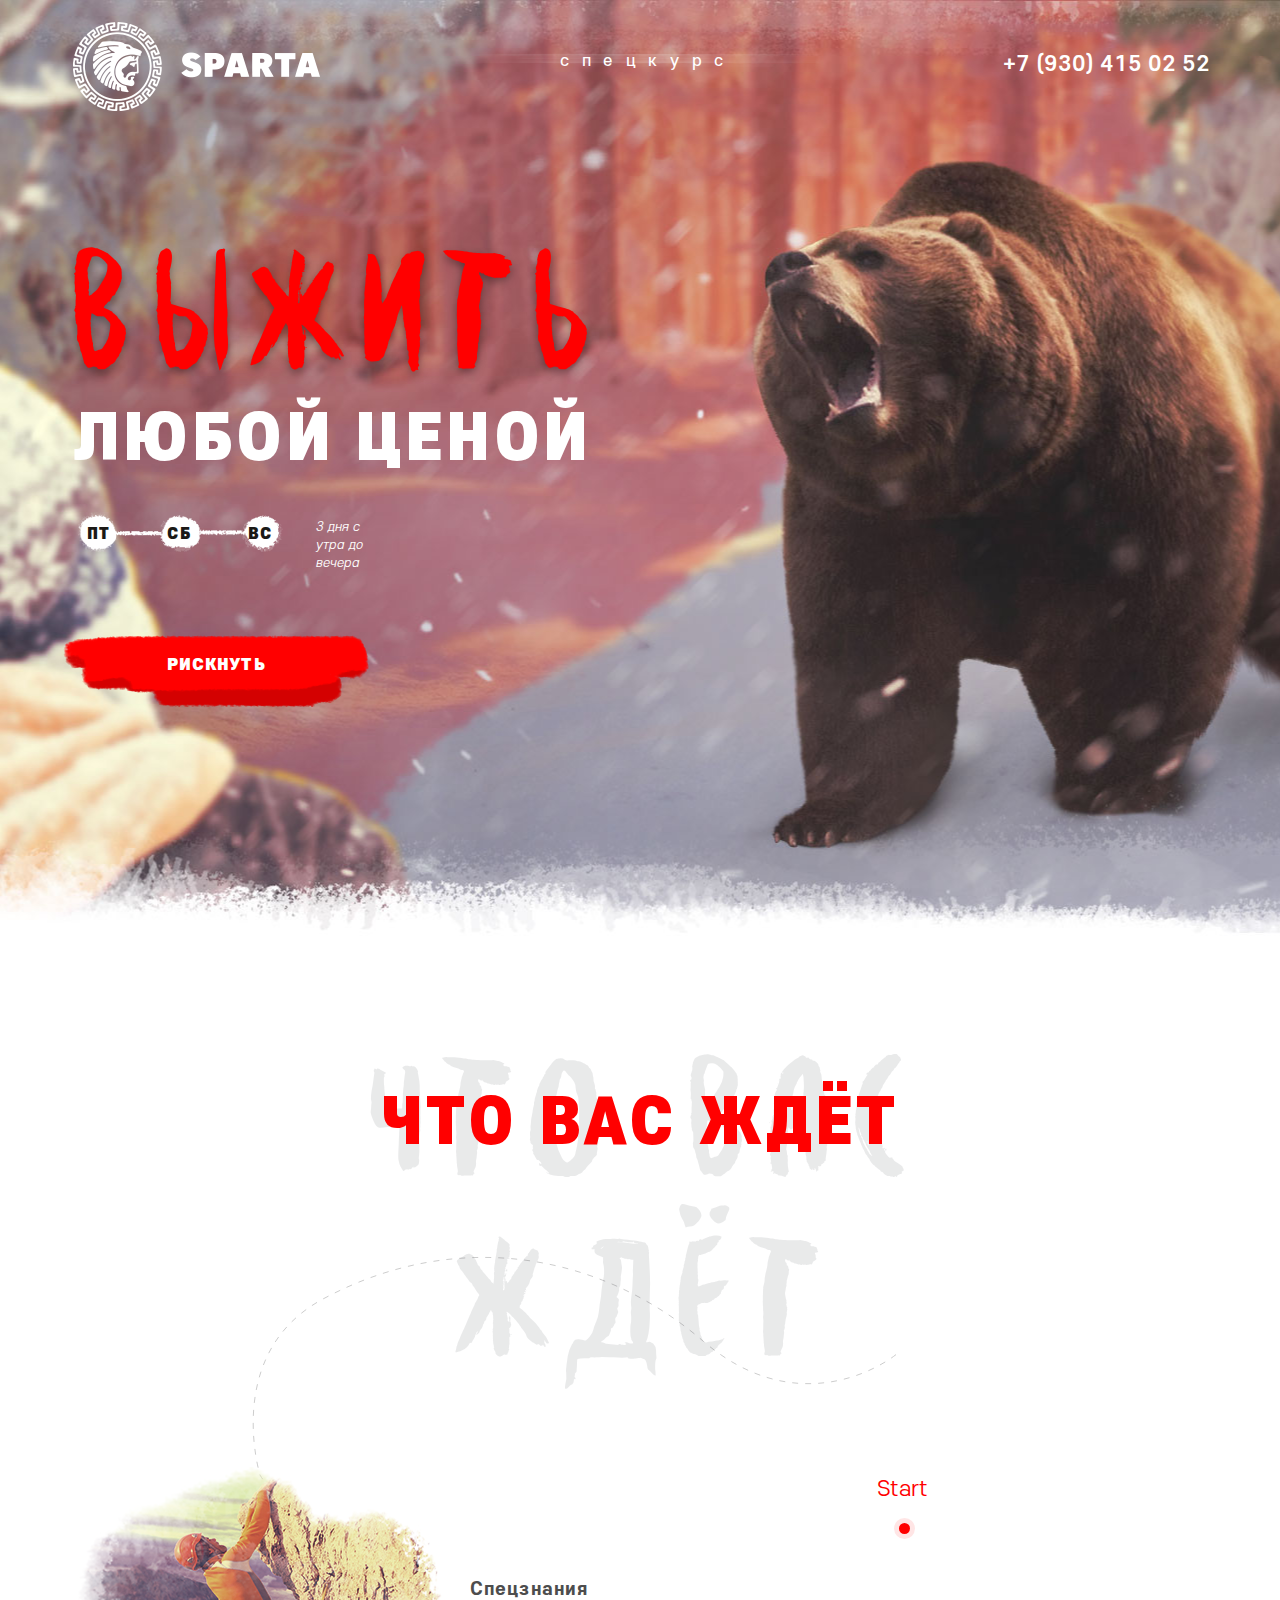
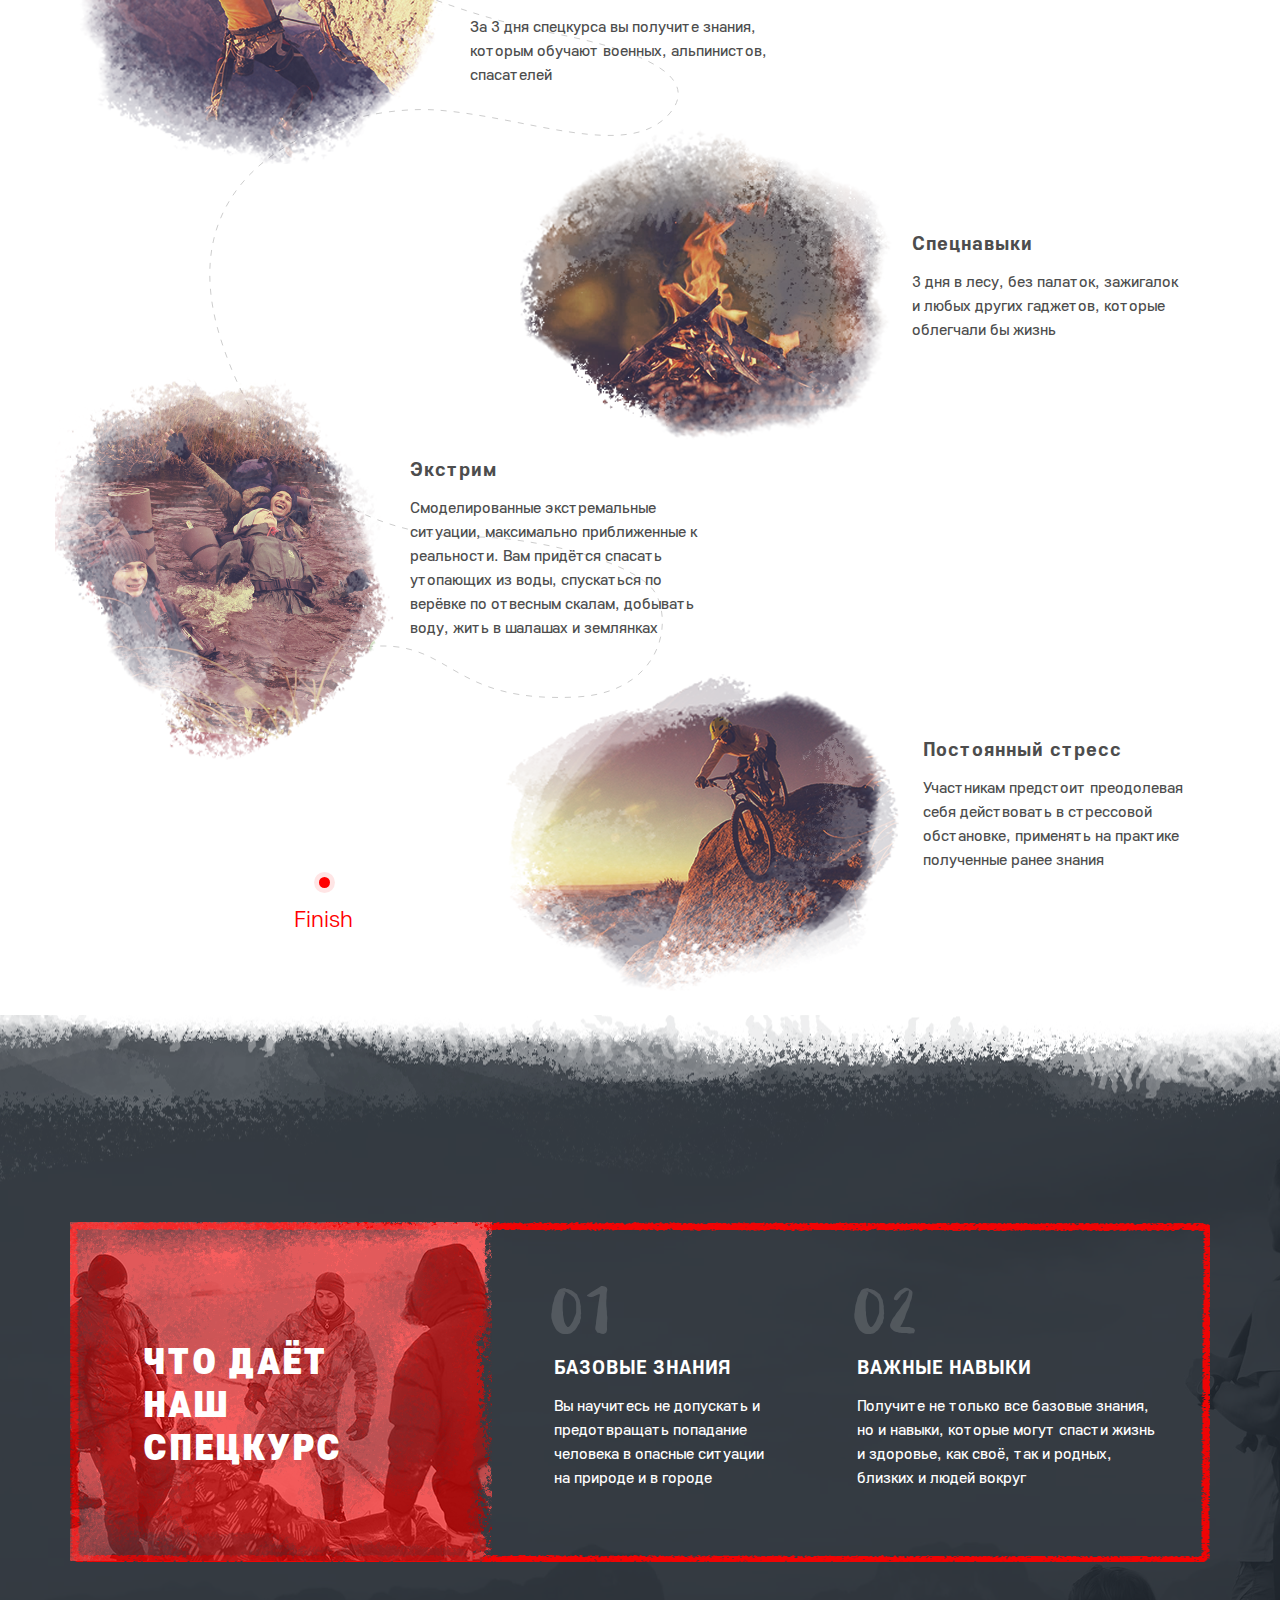
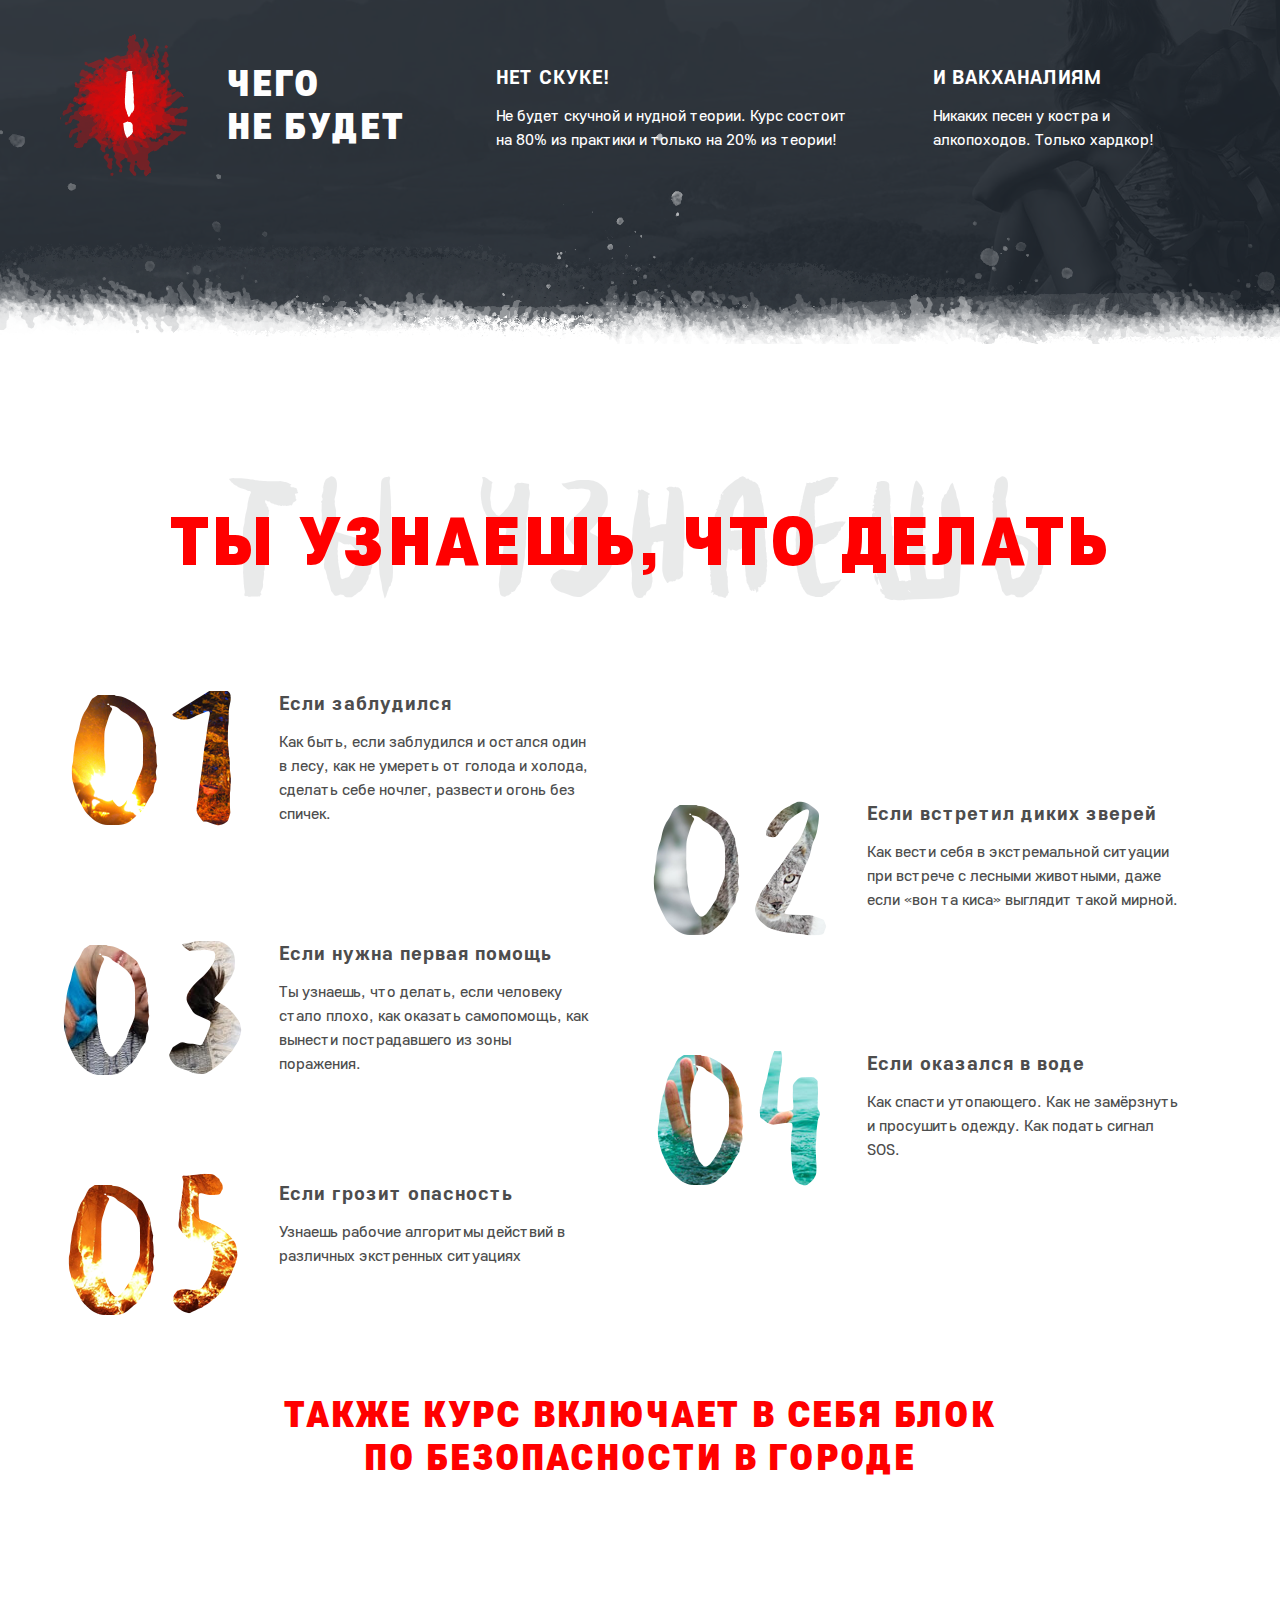
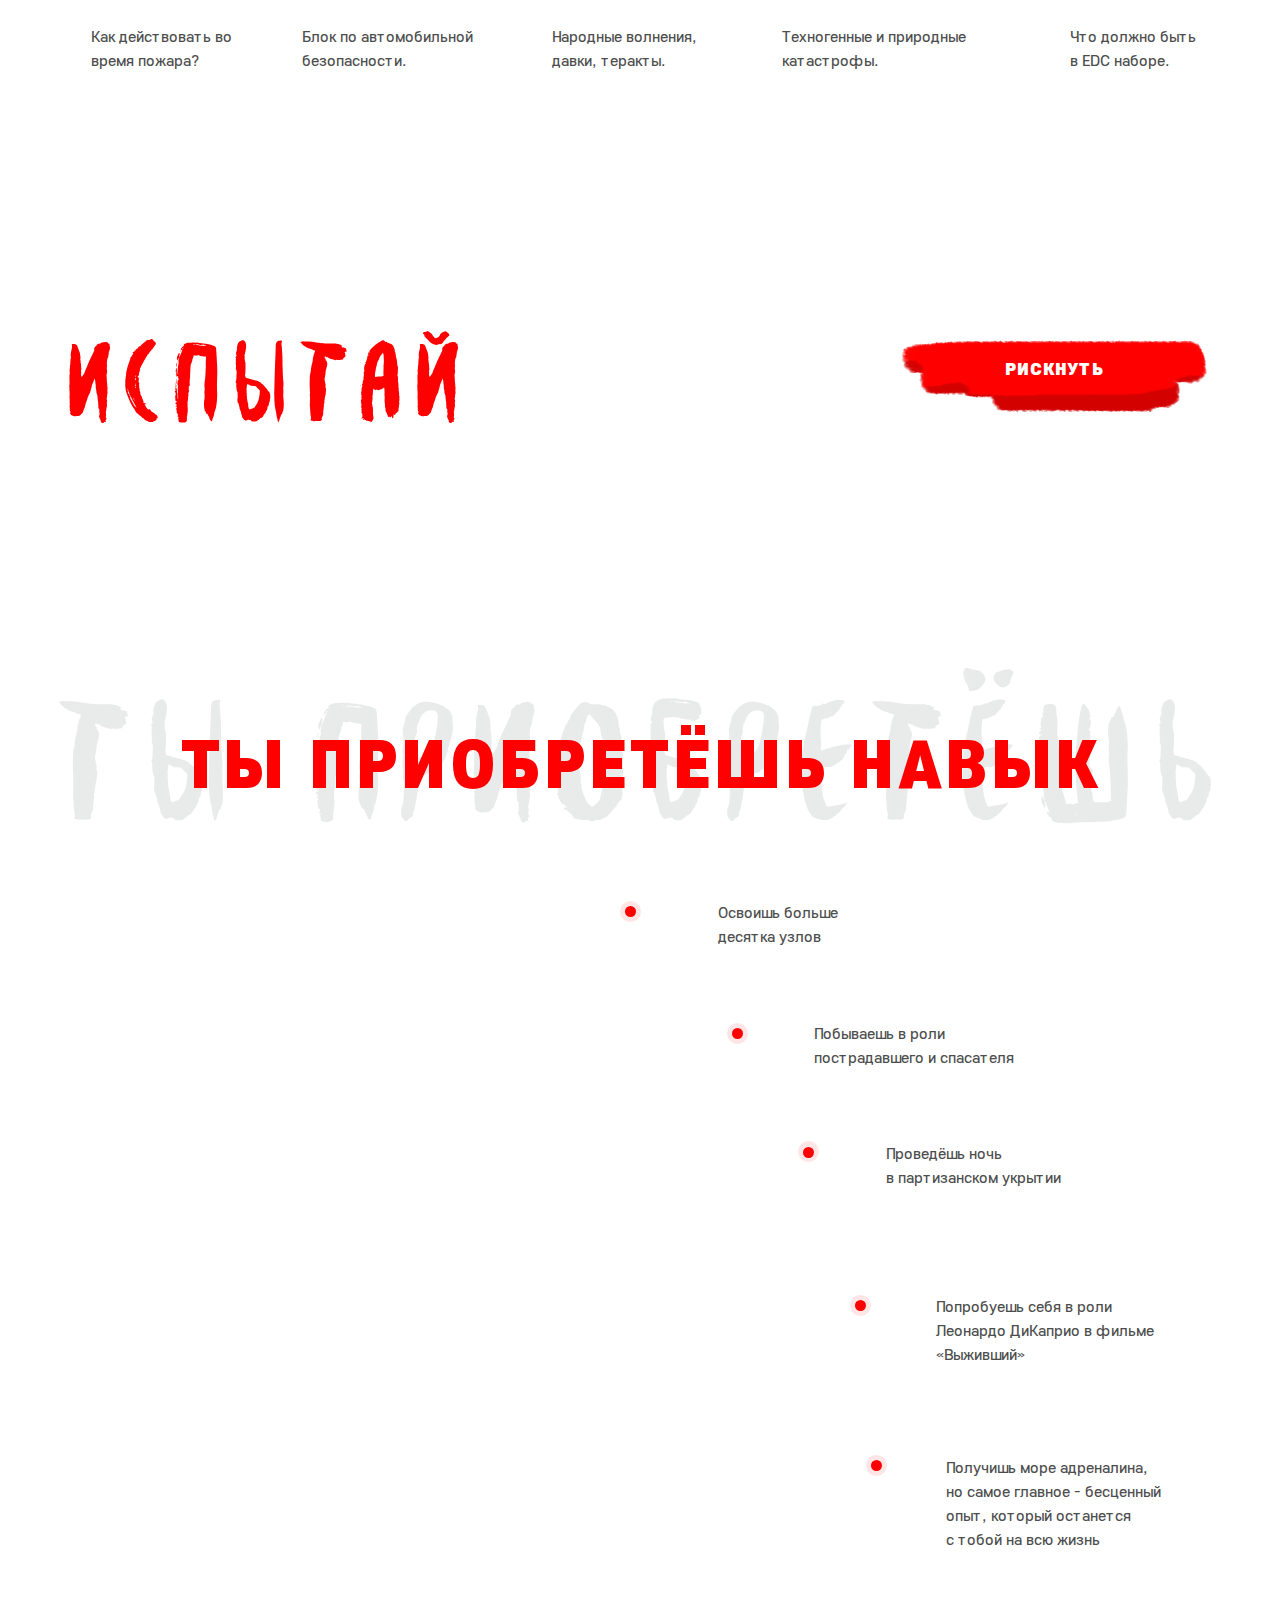
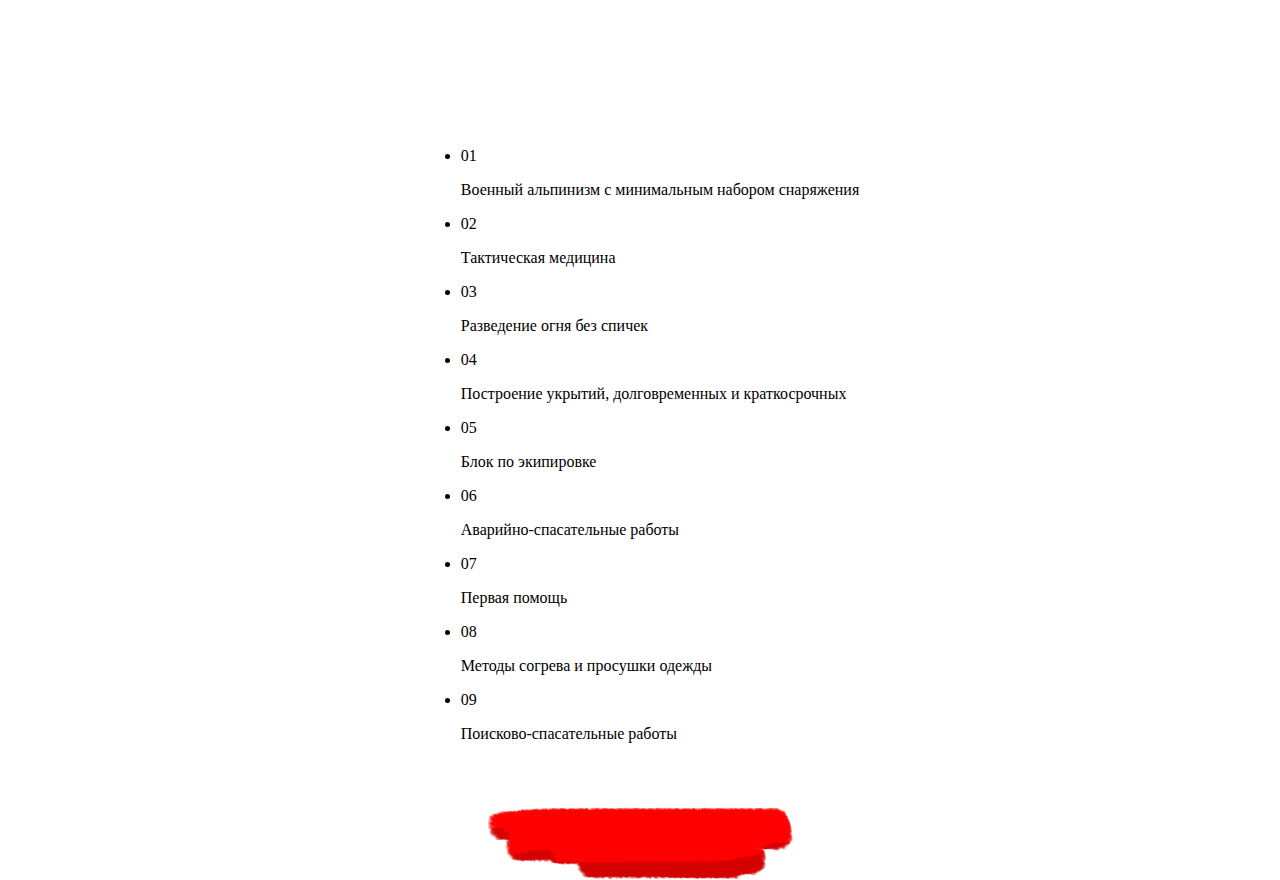
==== sparta/index.html @ ed69d2e6 "Sparta" ====
<!DOCTYPE html>
<html lang="ru">

<head>
  <meta charset="utf-8">
  <meta name="viewport" content="width=device-width, initial-scale=1, shrink-to-fit=no">
  <title>Survive</title>
  <link rel="stylesheet" href="css/style.css">
  <link rel="preload" href="fonts/Besom.woff2" as="font" crossorigin="anonymous">
  <link rel="preload" href="fonts/Besom.woff" as="font" crossorigin="anonymous">
  <link rel="preload" href="fonts/CoreSansE-35Light.woff2" as="font" crossorigin="anonymous">
  <link rel="preload" href="fonts/CoreSansE-35Light.woff" as="font" crossorigin="anonymous">
  <link rel="preload" href="fonts/CoreSansE-35LightIt.woff2" as="font" crossorigin="anonymous">
  <link rel="preload" href="fonts/CoreSansE-35LightIt.woff" as="font" crossorigin="anonymous">
  <link rel="preload" href="fonts/CoreSansE-45Regular.woff2" as="font" crossorigin="anonymous">
  <link rel="preload" href="fonts/CoreSansE-45Regular.woff" as="font" crossorigin="anonymous">
  <link rel="preload" href="fonts/CoreSansE-55Medium.woff2" as="font" crossorigin="anonymous">
  <link rel="preload" href="fonts/CoreSansE-55Medium.woff" as="font" crossorigin="anonymous">
  <link rel="preload" href="fonts/CoreSansE-65Bold.woff2" as="font" crossorigin="anonymous">
  <link rel="preload" href="fonts/CoreSansE-65Bold.woff" as="font" crossorigin="anonymous">
  <link rel="preload" href="fonts/CoreSansE-85Heavy.woff2" as="font" crossorigin="anonymous">
  <link rel="preload" href="fonts/CoreSansE-85Heavy.woff" as="font" crossorigin="anonymous">
  <link rel="preload" href="fonts/CoreSansE-95Black.woff2" as="font" crossorigin="anonymous">
  <link rel="preload" href="fonts/CoreSansE-95Black.woff" as="font" crossorigin="anonymous">


  <script>
    // Picture element HTML5 shiv
    document.createElement("picture");

  </script>
  <script src="js/picturefill.js" async=""></script>
</head>

<body>

  <header class="page-header page-header--container">
    <picture>
      <source media="(min-width:1170px)" srcset="image/sparta_logo1170.png">
      <source media="(min-width:750px)" srcset="image/sparta_logo750.png">
      <img class="page-header__logo" src="image/sparta_logo320.png" alt="Sparta-logo">
    </picture>

    <span class="page-header__phone">+7 (930) 415 02 52</span>
    <span class="page-header__title">спецкурс</span>
    <div class="page-header__content">
      <h1 class="page-header__main-title">Выжить</h1>
      <h2 class="page-header__slogan">любой ценой</h2>
      <ul class="page-header__list">
        <li class="page-header__list-item">пт</li>
        <li class="page-header__list-item">сб</li>
        <li class="page-header__list-item">вс</li>
      </ul>
      <p class="page-header__text">3 дня с утра до вечера</p>
    </div>
    <a class="button page-header__link" href="#">Рискнуть</a>

  </header>

  <main>

    <section class="preview preview--container">

      <span class="preview__text">Что вас ждёт</span>
      <h2 class="preview__title">Что вас ждёт</h2>
      <span class="preview__start">Start</span>
      <ul class="experience">
        <li class="experience__item">
          <h3 class="experience__title">Спецзнания</h3>
          <p class="experience__description">За 3 дня спецкурса вы получите знания,
            которым обучают военных, альпинистов,
            спасателей</p>
        </li>
        <li class="experience__item">
          <h3 class="experience__title">Спецнавыки</h3>
          <p class="experience__description">3 дня в лесу, без палаток, зажигалок
            и любых других гаджетов, которые
            облегчали бы жизнь</p>
        </li>
        <li class="experience__item">
          <h3 class="experience__title">Экстрим</h3>
          <p class="experience__description">Смоделированные экстремальные
            ситуации, максимально приближенные
            к реальности. Вам придётся спасать
            утопающих из воды, спускаться по верёвке по отвесным скалам, добывать воду, жить в шалашах и землянках</p>
        </li>
        <li class="experience__item">
          <h3 class="experience__title">Постоянный стресс</h3>
          <p class="experience__description">Участникам предстоит преодолевая
            себя действовать в стрессовой
            обстановке, применять на практике
            полученные ранее знания</p>
        </li>
      </ul>
      <span class="preview__finish">Finish</span>

    </section>

    <section class="gives gives--container">

      <h2 class="gives__yes-title">Что даёт наш спец-курс</h2>
      <h2 class="gives__yes-desktop">Что даёт наш спецкурс</h2>
      <ul class="gives-list">
        <li class="gives-list__item">
          <span class="gives-list__number">01</span>
          <h3 class="gives-list__title">Базовые знания</h3>
          <p class="gives-list__description">Вы научитесь не допускать и предотвращать попадание человека в опасные
            ситуации на природе и в городе</p>
        </li>
        <li class="gives-list__item">
          <span class="gives-list__number">02</span>
          <h3 class="gives-list__title">Важные навыки</h3>
          <p class="gives-list__description">Получите не только все базовые знания, но и навыки, которые могут спасти
            жизнь и здоровье, как своё, так и
            родных, близких и людей вокруг</p>
        </li>
      </ul>
      <h2 class="gives__no-title">Чего не&nbsp;будет</h2>
      <ul class="will-be-not">
        <li class="will-be-not__item">
          <h3 class="will-be-not__title">Нет скуке!</h3>
          <p class="will-be-not__description">Не будет скучной и нудной теории. Курс состоит на 80% из практики и только
            на 20% из теории!</p>
        </li>
        <li class="will-be-not__item">
          <h3 class="will-be-not__title">И вакханалиям</h3>
          <p class="will-be-not__description">Никаких песен у костра и алкопоходов. Только хардкор!</p>
        </li>
      </ul>

    </section>

    <section class="what-to-do what-to-do--container">

      <span class="what-to-do__text">ты узнаешь</span>
      <h2 class="what-to-do__title">ты узнаешь, что делать</h2>
      <ul class="knowledge-list">
        <li class="knowledge-list__item">
          <h3 class="knowledge-list__title">Если заблудился</h3>
          <p class="knowledge-list__description">Как быть, если заблудился и остался один в лесу, как не умереть от
            голода и холода, сделать себе ночлег,
            развести огонь
            без спичек.</p>
        </li>
        <li class="knowledge-list__item">
          <h3 class="knowledge-list__title">Если встретил диких зверей</h3>
          <p class="knowledge-list__description">Как вести себя в экстремальной ситуации при встрече с лесными
            животными, даже если «вон та киса» выглядит
            такой мирной.</p>
        </li>
        <li class="knowledge-list__item">
          <h3 class="knowledge-list__title">Если нужна первая помощь</h3>
          <p class="knowledge-list__description">Ты узнаешь, что делать, если человеку стало плохо, как оказать
            самопомощь, как вынести пострадавшего из
            зоны поражения.</p>
        </li>
        <li class="knowledge-list__item">
          <h3 class="knowledge-list__title">Если оказался в воде</h3>
          <p class="knowledge-list__description">Как спасти утопающего. Как не замёрзнуть и просушить одежду. Как подать
            сигнал SOS.</p>
        </li>
        <li class="knowledge-list__item">
          <h3 class="knowledge-list__title">Если грозит опасность</h3>
          <p class="knowledge-list__description">Узнаешь рабочие алгоритмы действий в различных экстренных ситуациях</p>
        </li>
      </ul>

    </section>

    <section class="city city--container">

      <h2 class="city__title">Также&nbsp;курс включает&nbsp;в&nbsp;себя блок по&nbsp;безопасности в&nbsp;городе</h2>
      <ul class="safety-block">
        <li class="safety-block__item">
          <span class="safety-block__number">1</span>
          <p class="safety-block__description">Блок по автомобильной безопасности.</p>
        </li>
        <li class="safety-block__item">
          <span class="safety-block__number">2</span>
          <p class="safety-block__description">Народные волнения, давки, теракты.</p>
        </li>
        <li class="safety-block__item">
          <span class="safety-block__number">3</span>
          <p class="safety-block__description">Техногенные и природные катастрофы.</p>
        </li>
        <li class="safety-block__item">
          <span class="safety-block__number">4</span>
          <p class="safety-block__description">Что должно быть в&nbsp;EDC&nbsp;наборе.</p>
        </li>
        <li class="safety-block__item">
          <span class="safety-block__number">5</span>
          <p class="safety-block__description">Как действовать во время&nbsp;пожара?</p>
        </li>
      </ul>

    </section>

    <section class="test-strength test-strength--container">

      <span class="test-strength__text">испытай</span>
      <h2 class="test-strength__title">себя на&nbsp;прочность</h2>
      <a class="button test-strength__btn">Рискнуть</a>

    </section>

    <section class="skill skil--container">

      <span class="skill__text">ты приобретёшь</span>
      <h2 class="skill__title">ты приобретёшь навык</h2>
      <ul class="skill-list">
        <li class="skill-list__item">
          <p class="skill-list__description">Освоишь больше десятка узлов</p>
        </li>
        <li class="skill-list__item">
          <p class="skill-list__description">Побываешь в роли пострадавшего и
            спасателя</p>
        </li>
        <li class="skill-list__item">
          <p class="skill-list__description">Проведёшь ночь в&nbsp;партизанском укрытии</p>
        </li>
        <li class="skill-list__item">
          <p class="skill-list__description">Попробуешь себя в роли Леонардо ДиКаприо в&nbsp;фильме «Выживший»</p>
        </li>
        <li class="skill-list__item">
          <p class="skill-list__description">Получишь море адреналина, но&nbsp;самое главное - бесценный опыт, который
            останется с&nbsp;тобой на всю жизнь</p>
        </li>
      </ul>

    </section>

    <section class="programm">

      <span class="programm__text"></span>
      <h2 class="programm__title"></h2>
      <ul class="programm-list">
        <li>
          <span>01</span>
          <p>Военный альпинизм с минимальным набором снаряжения</p>
        </li>
        <li>
          <span>02</span>
          <p>Тактическая медицина</p>
        </li>
        <li>
          <span>03</span>
          <p>Разведение огня без спичек</p>
        </li>
        <li>
          <span>04</span>
          <p>Построение укрытий, долговременных и краткосрочных</p>
        </li>
        <li>
          <span>05</span>
          <p>Блок по экипировке</p>
        </li>
        <li>
          <span>06</span>
          <p>Аварийно-спасательные работы</p>
        </li>
        <li>
          <span>07</span>
          <p>Первая помощь</p>
        </li>
        <li>
          <span>08</span>
          <p>Методы согрева и просушки одежды</p>
        </li>
        <li>
          <span>09</span>
          <p>Поисково-спасательные работы</p>
        </li>
      </ul>
      <p class="programm__tagline"></p>
      <a href="#" class="button programm__btn"></a>

    </section>

    <section class="instructor"></section>

    <section class="reviews"></section>

    <section class="geography"></section>

    <section class="callback"></section>

  </main>

  <footer></footer>


</body>

</html>
---- sparta/css/style.css ----
@font-face {
  font-weight: normal;
  font-family: "Besom";
  font-style: normal;
  font-display: swap;
  src: url("../fonts/Besom.woff2") format("woff2"), url("../fonts/Besom.woff") format("woff"); }

@font-face {
  font-weight: normal;
  font-family: "Core Sans E -35 Light";
  font-style: normal;
  font-display: swap;
  src: url("../fonts/CoreSansE-35Light.woff2") format("woff2"), url("../fonts/CoreSansE-35Light.woff") format("woff"); }

@font-face {
  font-weight: normal;
  font-family: "Core Sans E -35 Light It";
  font-style: italic;
  font-display: swap;
  src: url("../fonts/CoreSansE-35LightIt.woff2") format("woff2"), url("../fonts/CoreSansE-35LightIt.woff") format("woff"); }

@font-face {
  font-weight: normal;
  font-family: "Core Sans E -45 Regular";
  font-style: normal;
  font-display: swap;
  src: url("../fonts/CoreSansE-45Regular.woff2") format("woff2"), url("../fonts/CoreSansE-45Regular.woff") format("woff"); }

@font-face {
  font-weight: normal;
  font-family: "Core Sans E -55 Medium";
  font-style: normal;
  font-display: swap;
  src: url("../fonts/CoreSansE-55Medium.woff2") format("woff2"), url("../fonts/CoreSansE-55Medium.woff") format("woff"); }

@font-face {
  font-weight: normal;
  font-family: "Core Sans E -65 Bold";
  font-style: normal;
  font-display: swap;
  src: url("../fonts/CoreSansE-65Bold.woff2") format("woff2"), url("../fonts/CoreSansE-65Bold.woff") format("woff"); }

@font-face {
  font-weight: normal;
  font-family: "Core Sans E -85 Heavy";
  font-style: normal;
  font-display: swap;
  src: url("../fonts/CoreSansE-85Heavy.woff2") format("woff2"), url("../fonts/CoreSansE-85Heavy.woff") format("woff"); }

@font-face {
  font-weight: normal;
  font-family: "Core Sans E -95 Black";
  font-style: normal;
  font-display: swap;
  src: url("../fonts/CoreSansE-95Black.woff2") format("woff2"), url("../fonts/CoreSansE-95Black.woff") format("woff"); }

body {
  margin: 0 auto;
  min-width: 320px;
  max-width: 1920px;
  outline: 1px solid black;
  font-style: normal; }

img {
  max-width: 100%;
  height: auto; }

a {
  text-decoration: none; }

html {
  -webkit-box-sizing: border-box;
          box-sizing: border-box; }

*,
*::before,
*::after {
  -webkit-box-sizing: inherit;
          box-sizing: inherit; }

.visually-hidden:not(:focus):not(:active) {
  position: absolute;
  width: 1px;
  height: 1px;
  margin: -1px;
  border: 0;
  padding: 0;
  white-space: nowrap;
  -webkit-clip-path: inset(100%);
          clip-path: inset(100%);
  clip: rect(0 0 0 0);
  overflow: hidden; }

.preview__text, .what-to-do__text, .skill__text, .programm__text {
  opacity: 0.1;
  font-family: "Besom", "Arial", "Helvetica CY", "Nimbus Sans L", sans-serif;
  font-weight: 400;
  color: #32383f;
  text-align: center;
  text-transform: uppercase; }

.preview__title, .what-to-do__title, .city__title, .skill__title, .programm__title {
  position: absolute;
  margin: 0;
  font-family: "Core Sans E -95 Black", "Arial Black", "Helvetica CY", "Nimbus Sans L", sans-serif;
  font-weight: 400;
  color: #ff0000;
  text-align: center;
  text-transform: uppercase; }

.button {
  width: 307px;
  height: 73px;
  margin: 0;
  padding: 0;
  background-color: #ff0000;
  background: url("../image/button-bg.png") no-repeat center center;
  font-size: 18px;
  line-height: 58px;
  letter-spacing: 0.9px;
  color: #ffffff;
  font-family: "Core Sans E -95 Black", "Arial Black", "Helvetica CY", "Nimbus Sans L", sans-serif;
  font-weight: 400;
  text-transform: uppercase;
  text-align: center;
  cursor: pointer; }
  .button:hover, .button:active {
    background: url("../image/button-bg-hov.png") no-repeat center center; }

.page-header {
  display: -webkit-box;
  display: -ms-flexbox;
  display: flex;
  -webkit-box-orient: vertical;
  -webkit-box-direction: normal;
      -ms-flex-direction: column;
          flex-direction: column;
  position: relative; }

.page-header__logo {
  position: absolute;
  left: 14px;
  top: 11px; }

.page-header__phone {
  -ms-flex-item-align: end;
      align-self: flex-end;
  color: #ffffff;
  font-family: "Core Sans E -55 Medium", "Arial", "Helvetica CY", "Nimbus Sans L", sans-serif;
  font-size: 18px;
  font-weight: 400; }

.page-header__title {
  width: 351px;
  text-align: center;
  color: #ffffff;
  font-family: "Core Sans E -45 Regular", "Arial", "Helvetica CY", "Nimbus Sans L", sans-serif;
  font-size: 16px;
  font-weight: 400;
  line-height: 16px;
  letter-spacing: 11.2px;
  background: url("../image/special-bg.png") no-repeat center center; }

.page-header__content {
  -ms-flex-item-align: center;
      align-self: center;
  display: -webkit-box;
  display: -ms-flexbox;
  display: flex;
  -webkit-box-orient: vertical;
  -webkit-box-direction: normal;
      -ms-flex-direction: column;
          flex-direction: column; }

.page-header__main-title {
  color: #ff0000;
  font-family: "Besom", "Arial", "Helvetica CY", "Nimbus Sans L", sans-serif;
  font-weight: 400;
  text-shadow: 0 4px 8px rgba(0, 0, 0, 0.34);
  text-transform: uppercase; }

.page-header__slogan {
  color: #ffffff;
  font-family: "Core Sans E -95 Black", "Arial Black", "Helvetica CY", "Nimbus Sans L", sans-serif;
  font-weight: 400;
  text-transform: uppercase; }

.page-header__list {
  -webkit-box-align: center;
      -ms-flex-align: center;
          align-items: center;
  display: -webkit-box;
  display: -ms-flexbox;
  display: flex;
  -webkit-box-pack: justify;
      -ms-flex-pack: justify;
          justify-content: space-between;
  width: 205px;
  min-height: 40px;
  margin: 31px 0 0 0;
  padding: 0 10px 0 9px;
  color: #1b1916;
  font-family: "Core Sans E -95 Black", "Arial Black", "Helvetica CY", "Nimbus Sans L", sans-serif;
  font-size: 17px;
  font-weight: 400;
  text-transform: uppercase;
  letter-spacing: 0.9px;
  list-style-type: none;
  background: url("../image/header-list320.png") no-repeat center center;
  background-size: 205px auto; }

.page-header__text {
  position: relative;
  -ms-flex-item-align: start;
      align-self: flex-start;
  max-width: 76px;
  margin: 0;
  color: #ffffff;
  font-family: "Core Sans E -35 Light It", "Arial", "Helvetica CY", "Nimbus Sans L", sans-serif;
  font-size: 14px;
  font-weight: 400; }

.page-header__link {
  -ms-flex-item-align: center;
      align-self: center; }

@media (max-width: 749px) {
  .page-header {
    min-height: 626px;
    background-image: url("../image/header-bg320.jpg");
    background-repeat: no-repeat;
    background-size: 1110px auto;
    background-position: -361px 0;
    overflow: hidden; }
  .page-header--container {
    padding: 10px 15px 0 15px; }
  .page-header__logo {
    left: 14px;
    top: 11px; }
  .page-header__phone {
    margin: 15px 0 0 0; }
  .page-header__title {
    position: absolute;
    top: 118px;
    left: -84px; }
  .page-header__content {
    width: 290px;
    margin-top: 105px; }
  .page-header__main-title {
    margin: 0 0 0 -7px;
    font-size: 102px;
    line-height: 102px;
    letter-spacing: 4.91px; }
  .page-header__slogan {
    margin: -13px 0 0 3px;
    font-size: 38px;
    letter-spacing: 1.63px; }
  .page-header__text {
    top: -35px;
    left: 217px; }
  .page-header__link {
    margin: 13px 0 0 0; } }

@media (min-width: 750px) {
  .page-header {
    min-height: 579px;
    background-image: url("../image/header-bg750.jpg");
    background-repeat: no-repeat;
    background-size: 1316px auto;
    background-position: -161px 0; }
  .page-header__phone {
    margin: 26px 15px 0 0; }
  .page-header__logo {
    left: 16px;
    top: 12px; }
  .page-header__title {
    -ms-flex-item-align: center;
        align-self: center;
    margin: -20px 0 0 15px;
    letter-spacing: 11.2px; }
  .page-header__content {
    width: 314px; }
  .page-header__main-title {
    margin: 65px 0 0 -2px;
    font-size: 107px;
    line-height: 107px;
    letter-spacing: 5px; }
  .page-header__slogan {
    margin: -13px -9px 0 6px;
    font-size: 40px;
    letter-spacing: 2px; }
  .page-header__list {
    margin: 27px 0 0 -3px; }
  .page-header__text {
    top: -36px;
    left: 236px; }
  .page-header__link {
    margin: 13px 0 0 -5px; } }

@media (min-width: 1000px) {
  .page-header {
    background-position: center top; } }

@media (min-width: 1170px) {
  .page-header {
    min-height: 966px;
    background-image: url("../image/header-bg1170.jpg");
    background-repeat: no-repeat;
    background-size: 1921px auto;
    background-position: center top; }
  .page-header--container {
    padding-left: calc((100% + 30px - 1170px) / 2);
    padding-right: calc((100% + 30px - 1170px) / 2); }
  .page-header__logo {
    left: calc(((100% + 30px - 1170px) / 2) + 3px);
    top: 22px; }
  .page-header__phone {
    margin: 47px 0 0 0;
    font-size: 24px; }
  .page-header__title {
    -ms-flex-item-align: center;
        align-self: center;
    margin: -26px 0 0 16px;
    font-size: 18px;
    letter-spacing: 12.6px; }
  .page-header__content {
    -ms-flex-item-align: start;
        align-self: flex-start;
    width: 520px; }
  .page-header__main-title {
    margin: 167px 0 0 -7px;
    font-size: 180px;
    line-height: 180px;
    letter-spacing: 9px; }
  .page-header__slogan {
    margin: -25px -9px 0 4px;
    font-size: 68px;
    letter-spacing: 3.4px; }
  .page-header__list {
    margin: 34px 0 0 8px; }
  .page-header__text {
    top: -35px;
    left: 246px; }
  .page-header__link {
    -ms-flex-item-align: start;
        align-self: flex-start;
    margin: 29px 0 0 -7px; } }

.preview {
  position: relative;
  display: -webkit-box;
  display: -ms-flexbox;
  display: flex;
  -webkit-box-orient: vertical;
  -webkit-box-direction: normal;
      -ms-flex-direction: column;
          flex-direction: column;
  -webkit-box-align: center;
      -ms-flex-align: center;
          align-items: center;
  overflow: hidden; }

.preview__start,
.preview__finish {
  position: relative;
  color: #ff0000;
  font-family: "Core Sans E -35 Light", "Arial", "Helvetica CY", "Nimbus Sans L", sans-serif;
  font-size: 24px;
  font-weight: 400;
  line-height: 24px; }
  .preview__start::before,
  .preview__finish::before {
    position: absolute;
    content: "";
    display: block;
    width: 21px;
    height: 21px;
    border-radius: 50%;
    background-color: #ff0000;
    opacity: 0.1; }
  .preview__start::after,
  .preview__finish::after {
    position: absolute;
    content: "";
    display: block;
    width: 11px;
    height: 11px;
    border-radius: 50%;
    background-color: #ff0000; }

@media (max-width: 749px) {
  .preview--container {
    padding: 0 15px; }
  .preview__start {
    margin: 6px 0 79px 11px; }
    .preview__start::before {
      top: 43px;
      left: 17px; }
    .preview__start::after {
      top: 48px;
      left: 22px; }
  .preview__finish {
    margin: 37px 0 22px 0; }
    .preview__finish::before {
      top: -34px;
      left: 20px; }
    .preview__finish::after {
      top: -29px;
      left: 25px; }
  .preview__text {
    width: 557px;
    font-size: 100px;
    line-height: 103px;
    letter-spacing: 5px;
    margin-top: 26px; }
  .preview__title {
    top: 50px;
    left: calc((100% - 280px) / 2);
    width: 280px;
    font-size: 36px;
    line-height: 38px;
    letter-spacing: 1.8px; } }

@media (min-width: 750px) {
  .preview {
    min-height: 1570px;
    background: url("../image/preview-bg750.png") no-repeat;
    background-position: 129px 235px; }
  .preview--container {
    width: 750px;
    margin: 0 auto;
    padding: 0 8px; }
  .preview__start {
    -ms-flex-item-align: end;
        align-self: flex-end;
    margin: 84px 93px 0 0; }
    .preview__start::before {
      top: 43px;
      left: 17px; }
    .preview__start::after {
      top: 48px;
      left: 22px; }
  .preview__finish {
    bottom: 205px;
    left: -134px; }
    .preview__finish::before {
      top: -34px;
      left: 20px; }
    .preview__finish::after {
      top: -29px;
      left: 25px; }
  .preview__text {
    width: 725px;
    font-size: 130px;
    line-height: 130px;
    letter-spacing: 6.5px;
    margin: 60px 0 0 0; }
  .preview__title {
    top: 93px;
    left: calc((100% - 368px) / 2);
    width: 368px;
    font-size: 48px;
    line-height: 38px;
    text-align: center;
    letter-spacing: 2.4px; } }

@media (min-width: 1170px) {
  .preview {
    min-height: 1560px;
    background: url("../image/preview-bg1170.png") no-repeat;
    background-position: 154px 290px; }
  .preview--container {
    width: 1170px;
    margin: 0 auto;
    padding: 0; }
  .preview__start {
    position: relative;
    margin: 0;
    right: 297px;
    top: 73px; }
    .preview__start::before {
      top: 43px;
      left: 17px; }
    .preview__start::after {
      top: 48px;
      left: 22px; }
  .preview__finish {
    bottom: 85px;
    left: -317px; }
    .preview__finish::before {
      top: -34px;
      left: 20px; }
    .preview__finish::after {
      top: -29px;
      left: 25px; }
  .preview__text {
    width: 1002px;
    font-size: 180px;
    line-height: 180px;
    letter-spacing: 9px;
    margin: 76px 0 0 3px; }
  .preview__title {
    top: 118px;
    left: calc((100% - 530px) / 2);
    width: 530px;
    font-size: 68px;
    line-height: 68px;
    letter-spacing: 3.4px; } }

.experience {
  display: -webkit-box;
  display: -ms-flexbox;
  display: flex;
  -webkit-box-orient: vertical;
  -webkit-box-direction: normal;
      -ms-flex-direction: column;
          flex-direction: column;
  width: 100%;
  margin: 0;
  padding: 0;
  list-style-type: none; }

.experience__item {
  display: -webkit-box;
  display: -ms-flexbox;
  display: flex;
  -webkit-box-orient: vertical;
  -webkit-box-direction: normal;
      -ms-flex-direction: column;
          flex-direction: column;
  -webkit-box-align: center;
      -ms-flex-align: center;
          align-items: center; }

.experience__title {
  margin: 0;
  color: #4d4d4d;
  font-family: "Core Sans E -65 Bold", "Arial", "Helvetica CY", "Nimbus Sans L", sans-serif;
  font-size: 20px;
  font-weight: 400;
  text-align: center;
  line-height: 24px;
  letter-spacing: 1px; }

.experience__description {
  margin: 0;
  color: #4d4d4d;
  font-family: "Core Sans E -45 Regular", "Arial", "Helvetica CY", "Nimbus Sans L", sans-serif;
  font-size: 16px;
  font-weight: 400;
  line-height: 24px; }

@media (max-width: 749px) {
  .experience__item {
    margin-bottom: 50px; }
    .experience__item:nth-child(1) {
      padding-top: 237px;
      background: url("../image/exp-bg1_320.png") no-repeat top center; }
    .experience__item:nth-child(2) {
      padding-top: 245px;
      background: url("../image/exp-bg2_320.png") no-repeat top center; }
    .experience__item:nth-child(3) {
      padding-top: 328px;
      background: url("../image/exp-bg3_320.png") no-repeat top center; }
    .experience__item:nth-child(4) {
      padding-top: 241px;
      background: url("../image/exp-bg4_320.png") no-repeat top center; }
  .experience__title {
    margin: 14px 0; }
  .experience__description {
    text-align: center; } }

@media (min-width: 750px) {
  .experience__item {
    -webkit-box-align: start;
        -ms-flex-align: start;
            align-items: flex-start; }
    .experience__item:nth-child(1) {
      padding: 60px 0 80px 321px;
      background: url("../image/exp-bg1_750.png") no-repeat;
      background-position: 2px -2px; }
      .experience__item:nth-child(1) > .experience__description {
        width: 297px;
        margin-top: 14px; }
    .experience__item:nth-child(2) {
      padding: 75px 0 68px 131px;
      background: url("../image/exp-bg2_750.png") no-repeat;
      background-position: 444px 10px; }
      .experience__item:nth-child(2) > .experience__description {
        width: 268px;
        margin-top: 14px; }
    .experience__item:nth-child(3) {
      padding: 55px 0 89px 320px;
      background: url("../image/exp-bg3_750.png") no-repeat;
      background-position: -15px -5px; }
      .experience__item:nth-child(3) > .experience__description {
        width: 310px;
        margin-top: 14px; }
    .experience__item:nth-child(4) {
      margin-top: -36px;
      padding: 285px 0 0 444px;
      background: url("../image/exp-bg4_750.png") no-repeat;
      background-position: 392px 0; }
    .experience__item > .experience__description {
      width: 270px;
      margin-top: 14px; } }

@media (min-width: 1170px) {
  .experience__item {
    -webkit-box-align: start;
        -ms-flex-align: start;
            align-items: flex-start; }
    .experience__item:nth-child(1) {
      padding: 150px 0 80px 415px;
      background: url("../image/exp-bg1_1170.png") no-repeat;
      background-position: 23px 41px; }
      .experience__item:nth-child(1) > .experience__description {
        width: 297px;
        margin-top: 14px; }
    .experience__item:nth-child(2) {
      margin-top: -38px;
      padding: 103px 0 100px 857px;
      background: url("../image/exp-bg2_1170.png") no-repeat;
      background-position: 465px 0; }
      .experience__item:nth-child(2) > .experience__description {
        width: 268px;
        margin-top: 14px; }
    .experience__item:nth-child(3) {
      margin-top: -64px;
      padding: 80px 0 121px 355px;
      background: url("../image/exp-bg3_1170.png") no-repeat;
      background-position: -35px 0; }
      .experience__item:nth-child(3) > .experience__description {
        width: 310px;
        margin-top: 14px; }
    .experience__item:nth-child(4) {
      margin-top: -86px;
      padding: 63px 0 120px 868px;
      background: url("../image/exp-bg4_1170.png") no-repeat;
      background-position: 451px 0; }
    .experience__item > .experience__description {
      width: 270px;
      margin-top: 14px; } }

.gives {
  position: relative;
  display: -webkit-box;
  display: -ms-flexbox;
  display: flex;
  -webkit-box-orient: vertical;
  -webkit-box-direction: normal;
      -ms-flex-direction: column;
          flex-direction: column;
  -webkit-box-align: center;
      -ms-flex-align: center;
          align-items: center; }

.gives__yes-title,
.gives__yes-desktop {
  position: absolute;
  margin: 0;
  color: #ffffff;
  font-family: "Core Sans E -95 Black", "Arial Black", "Helvetica CY", "Nimbus Sans L", sans-serif;
  font-weight: 400;
  text-transform: uppercase; }

.gives__yes-desktop {
  display: none; }

.gives__no-title {
  color: #fefefe;
  font-family: "Core Sans E -95 Black", "Arial Black", "Helvetica CY", "Nimbus Sans L", sans-serif;
  font-weight: 400;
  text-transform: uppercase; }

@media (max-width: 749px) {
  .gives {
    background: url("../image/gives-bg_320.png") no-repeat top center; }
  .gives--container {
    min-height: 1360px;
    margin: 0;
    padding-top: 128px; }
  .gives__yes-title {
    margin: 69px 0 0 15px;
    width: 234px;
    font-size: 36px;
    font-weight: 400;
    line-height: 44px;
    letter-spacing: 1.82px; }
  .gives__no-title {
    width: 290px;
    margin: 29px auto 0;
    padding: 20px 30px 0 4px;
    background: url("../image/will-not!_320.png") no-repeat;
    background-position: 189px 7px;
    font-size: 36px;
    letter-spacing: 1.82px;
    line-height: 43px; } }

@media (min-width: 750px) {
  .gives {
    background: url("../image/gives-bg_750.jpg") no-repeat top center; }
  .gives--container {
    min-height: 990px;
    margin: 0;
    padding-top: 177px;
    padding-left: calc((100% - 750px) / 2);
    padding-right: calc((100% - 750px) / 2); }
  .gives__yes-title {
    -ms-flex-item-align: start;
        align-self: flex-start;
    margin: 111px 0 0 47px;
    width: 234px;
    font-size: 36px;
    line-height: 44px;
    letter-spacing: 1.82px; }
  .gives__no-title {
    position: absolute;
    top: 545px;
    left: calc((100% - 750px) / 2);
    width: 360px;
    margin: 0;
    padding: 63px 0 35px 167px;
    background: url("../image/will-not!_750.png") no-repeat;
    background-position: -2px 36px;
    font-size: 36px;
    letter-spacing: 1.82px;
    line-height: 43px; } }

@media (min-width: 1170px) {
  .gives {
    background: url("../image/gives-bg_1170.png") no-repeat top center; }
  .gives--container {
    min-height: 950px;
    margin: 0;
    padding-top: 207px;
    padding-left: calc((100% - 1140px) / 2);
    padding-right: calc((100% - 1140px) / 2); }
  .gives__yes-title {
    display: none; }
  .gives__yes-desktop {
    display: block;
    top: 324px;
    left: calc(((100% - 1140px) / 2) + 73px);
    width: 280px;
    font-size: 36px;
    line-height: 43px;
    letter-spacing: 1.82px; }
  .gives__no-title {
    position: absolute;
    top: 583px;
    left: calc((100% - 1160px) / 2);
    background: url("../image/will-not!_750.png") no-repeat;
    background-position: -2px 36px; } }

.gives-list {
  margin: 0;
  list-style-type: none; }

.gives-list__item {
  position: relative; }

.gives-list__number {
  opacity: 0.15;
  color: #ffffff;
  font-family: "Besom", "Arial", "Helvetica CY", "Nimbus Sans L", sans-serif;
  font-weight: 400; }

.gives-list__title {
  position: absolute;
  margin: 0;
  color: #ffffff;
  font-family: "Core Sans E -65 Bold", "Arial", "Helvetica CY", "Nimbus Sans L", sans-serif;
  font-weight: 400;
  text-transform: uppercase; }

.gives-list__description {
  margin: 0;
  color: #ffffff;
  font-family: "Core Sans E -45 Regular", "Arial", "Helvetica CY", "Nimbus Sans L", sans-serif;
  font-weight: 400; }

@media (max-width: 749px) {
  .gives-list {
    min-height: 694px;
    width: 292px;
    padding: 295px 24px 0 24px;
    background: url("../image/gives-bg2_320.png") no-repeat top center, url("../image/gives-border_320.png") no-repeat top center; }
  .gives-list__item {
    margin-bottom: 29px; }
  .gives-list__number {
    font-size: 46px;
    line-height: 46px;
    letter-spacing: 3.6px; }
  .gives-list__title {
    top: 16px;
    left: 51px;
    margin: 0;
    font-size: 20px;
    line-height: 20px;
    letter-spacing: 1.3px; }
  .gives-list__description {
    margin: 4px 0 0 0;
    font-size: 16px;
    line-height: 24px; } }

@media (min-width: 750px) {
  .gives-list {
    display: -webkit-box;
    display: -ms-flexbox;
    display: flex;
    -ms-flex-wrap: wrap;
        flex-wrap: wrap;
    min-height: 370px;
    width: 720px;
    padding: 44px 24px 22px 306px;
    background: url("../image/gives-bg2_750.png") no-repeat top left, url("../image/gives-border_750.png") no-repeat top center; }
  .gives-list__number {
    font-size: 46px;
    line-height: 46px;
    letter-spacing: 3.6px; }
  .gives-list__title {
    top: 16px;
    left: 51px;
    margin: 0;
    font-size: 20px;
    line-height: 20px;
    letter-spacing: 1.3px; }
  .gives-list__description {
    margin: 4px 0 0 0;
    font-size: 16px;
    line-height: 24px; } }

@media (min-width: 1170px) {
  .gives-list {
    min-height: 340px;
    width: 1140px;
    padding: 58px 24px 0 480px;
    background: url("../image/gives-bg2_1170.png") no-repeat top left, url("../image/gives-border_1170.png") no-repeat top center; }
  .gives-list__item {
    width: 309px;
    margin-bottom: 30px; }
    .gives-list__item:first-child {
      width: 232px; }
    .gives-list__item:last-child {
      width: 308px;
      margin-left: 71px; }
  .gives-list__number {
    font-size: 72px;
    line-height: 72px;
    letter-spacing: 3.6px; }
  .gives-list__title {
    position: static;
    margin: 5px 0 16px 4px;
    font-size: 20px;
    line-height: 20px;
    letter-spacing: 1px; }
  .gives-list__description {
    margin: 0 0 0 4px;
    font-size: 16px;
    line-height: 24px; } }

.will-be-not {
  padding: 0;
  list-style-type: none; }

.will-be-not__title {
  margin: 0;
  color: #ffffff;
  font-family: "Core Sans E -65 Bold", "Arial", "Helvetica CY", "Nimbus Sans L", sans-serif;
  font-weight: 400;
  text-transform: uppercase; }

.will-be-not__description {
  margin: 0;
  color: #ffffff;
  font-family: "Core Sans E -45 Regular", "Arial", "Helvetica CY", "Nimbus Sans L", sans-serif;
  font-weight: 400; }

@media (max-width: 749px) {
  .will-be-not {
    margin: 44px auto 0;
    width: 290px; }
  .will-be-not__item {
    margin-bottom: 37px;
    padding-left: 2px; }
  .will-be-not__title {
    margin-bottom: 14px;
    font-size: 20px;
    line-height: 24px;
    letter-spacing: 1px; }
  .will-be-not__description {
    font-size: 16px;
    line-height: 24px; } }

@media (min-width: 750px) {
  .will-be-not {
    -ms-flex-item-align: end;
        align-self: flex-end;
    width: 297px;
    margin: 66px 18px 0 0; }
  .will-be-not__item {
    margin-bottom: 37px;
    padding-left: 2px; }
  .will-be-not__title {
    margin-bottom: 14px;
    font-size: 20px;
    line-height: 24px;
    letter-spacing: 1px; }
  .will-be-not__description {
    font-size: 16px;
    line-height: 24px; } }

@media (min-width: 1170px) {
  .will-be-not {
    -ms-flex-item-align: end;
        align-self: flex-end;
    display: -webkit-box;
    display: -ms-flexbox;
    display: flex;
    -ms-flex-wrap: wrap;
        flex-wrap: wrap;
    width: 670px;
    margin: 103px 46px 0 0; }
  .will-be-not__item {
    padding-left: 2px; }
    .will-be-not__item:first-child {
      width: 354px;
      margin-right: 83px; }
    .will-be-not__item:last-child {
      width: 232px; }
  .will-be-not__title {
    margin-bottom: 14px;
    font-size: 20px;
    line-height: 24px;
    letter-spacing: 1px; }
  .will-be-not__description {
    font-size: 16px;
    line-height: 24px; } }

.what-to-do {
  position: relative;
  display: -webkit-box;
  display: -ms-flexbox;
  display: flex;
  -webkit-box-orient: vertical;
  -webkit-box-direction: normal;
      -ms-flex-direction: column;
          flex-direction: column;
  -webkit-box-align: center;
      -ms-flex-align: center;
          align-items: center;
  overflow: hidden;
  background: #ffffff; }

@media (max-width: 749px) {
  .what-to-do--container {
    padding-top: 61px; }
  .what-to-do__text {
    width: 480px;
    font-size: 100px;
    line-height: 100px;
    letter-spacing: 5px;
    text-align: end; }
  .what-to-do__title {
    top: 55px;
    left: calc((100% - 272px) / 2);
    width: 280px;
    font-size: 36px;
    line-height: 42px;
    letter-spacing: 1.8px; } }

@media (min-width: 750px) {
  .what-to-do--container {
    width: 720px;
    margin: 0 auto;
    padding-top: 47px; }
  .what-to-do__text {
    width: 560px;
    font-size: 120px;
    line-height: 120px;
    letter-spacing: 6px;
    text-align: end; }
  .what-to-do__title {
    top: 77px;
    left: calc((100% - 670px) / 2);
    width: 674px;
    font-size: 48px;
    line-height: 48px;
    letter-spacing: 2.4px; } }

@media (min-width: 1170px) {
  .what-to-do--container {
    width: 1170px;
    margin: 0 auto;
    padding-top: 98px; }
  .what-to-do__text {
    width: 846px;
    font-size: 180px;
    line-height: 180px;
    letter-spacing: 9px; }
  .what-to-do__title {
    top: 140px;
    left: calc((100% - 957px) / 2);
    width: 958px;
    font-size: 68px;
    line-height: 68px;
    letter-spacing: 3.4px; } }

.knowledge-list {
  margin: 0;
  padding: 0;
  list-style-type: none; }

.knowledge-list__item {
  display: -webkit-box;
  display: -ms-flexbox;
  display: flex;
  -webkit-box-orient: vertical;
  -webkit-box-direction: normal;
      -ms-flex-direction: column;
          flex-direction: column;
  -webkit-box-align: center;
      -ms-flex-align: center;
          align-items: center; }

.knowledge-list__title {
  margin: 0;
  color: #4d4d4d;
  font-family: "Core Sans E -65 Bold", "Arial", "Helvetica CY", "Nimbus Sans L", sans-serif;
  font-size: 20px;
  line-height: 24px;
  letter-spacing: 1px;
  font-weight: 400; }

.knowledge-list__description {
  margin: 0;
  color: #4d4d4d;
  font-family: "Core Sans E -45 Regular", "Arial", "Helvetica CY", "Nimbus Sans L", sans-serif;
  font-size: 16px;
  line-height: 24px;
  font-weight: 400;
  text-align: center; }

@media (max-width: 749px) {
  .knowledge-list {
    width: 290px;
    margin: 0 auto; }
  .knowledge-list__item {
    padding-top: 151px; }
    .knowledge-list__item:nth-child(1) {
      margin-bottom: 10px;
      background: url("../image/what-to-do-1_320.png") no-repeat;
      background-position: center 31px; }
    .knowledge-list__item:nth-child(2) {
      margin-bottom: 20px;
      background: url("../image/what-to-do-2_320.png") no-repeat;
      background-position: center 31px; }
    .knowledge-list__item:nth-child(3) {
      margin-bottom: 18px;
      background: url("../image/what-to-do-3_320.png") no-repeat;
      background-position: center 31px; }
    .knowledge-list__item:nth-child(4) {
      margin-bottom: 27px;
      background: url("../image/what-to-do-4_320.png") no-repeat;
      background-position: center 31px; }
    .knowledge-list__item:nth-child(5) {
      background: url("../image/what-to-do-5_320.png") no-repeat;
      background-position: center 31px; }
  .knowledge-list__title {
    margin-bottom: 14px; } }

@media (min-width: 750px) {
  .knowledge-list {
    -ms-flex-item-align: start;
        align-self: flex-start;
    display: -webkit-box;
    display: -ms-flexbox;
    display: flex;
    -ms-flex-wrap: wrap;
        flex-wrap: wrap;
    -webkit-box-pack: justify;
        -ms-flex-pack: justify;
            justify-content: space-between;
    width: 688px;
    margin: 0; }
  .knowledge-list__item {
    -webkit-box-align: start;
        -ms-flex-align: start;
            align-items: flex-start;
    width: 313px;
    margin-bottom: 5px;
    padding-top: 156px; }
    .knowledge-list__item:nth-child(1) {
      background: url("../image/what-to-do-1_320.png") no-repeat;
      background-position: left 36px; }
    .knowledge-list__item:nth-child(2) {
      background: url("../image/what-to-do-2_320.png") no-repeat;
      background-position: left 36px; }
    .knowledge-list__item:nth-child(3) {
      background: url("../image/what-to-do-3_320.png") no-repeat;
      background-position: left 36px; }
    .knowledge-list__item:nth-child(4) {
      background: url("../image/what-to-do-4_320.png") no-repeat;
      background-position: left 36px; }
    .knowledge-list__item:nth-child(5) {
      margin: 3px 0 0 248px;
      background: url("../image/what-to-do-5_320.png") no-repeat;
      background-position: left 36px; }
  .knowledge-list__title {
    margin-bottom: 14px;
    text-align: start; }
  .knowledge-list__description {
    text-align: start; } }

@media (min-width: 1170px) {
  .knowledge-list {
    -webkit-box-orient: vertical;
    -webkit-box-direction: normal;
        -ms-flex-direction: column;
            flex-direction: column;
    -ms-flex-wrap: nowrap;
        flex-wrap: nowrap;
    width: 100%;
    padding: 48px 44px 0 8px; }
  .knowledge-list__item {
    width: 530px;
    height: 150px;
    margin: 0;
    padding: 0 0 0 216px; }
    .knowledge-list__item:nth-child(1) {
      -ms-flex-item-align: start;
          align-self: flex-start;
      background: url("../image/what-to-do-1_1170.png") no-repeat;
      background-position: 8px -3px; }
    .knowledge-list__item:nth-child(2) {
      -ms-flex-item-align: end;
          align-self: flex-end;
      margin-top: -40px;
      background: url("../image/what-to-do-2_1170.png") no-repeat;
      background-position: 2px 0; }
    .knowledge-list__item:nth-child(3) {
      margin-top: -10px;
      -ms-flex-item-align: start;
          align-self: flex-start;
      background: url("../image/what-to-do-3_1170.png") no-repeat;
      background-position: left -1px; }
    .knowledge-list__item:nth-child(4) {
      margin-top: -40px;
      -ms-flex-item-align: end;
          align-self: flex-end;
      background: url("../image/what-to-do-4_1170.png") no-repeat;
      background-position: 6px -5px; }
    .knowledge-list__item:nth-child(5) {
      -ms-flex-item-align: start;
          align-self: flex-start;
      padding-top: 10px;
      margin: -30px 0 0 0;
      background: url("../image/what-to-do-5_1170.png") no-repeat;
      background-position: 5px 2px; } }

.city {
  display: -webkit-box;
  display: -ms-flexbox;
  display: flex;
  -webkit-box-orient: vertical;
  -webkit-box-direction: normal;
      -ms-flex-direction: column;
          flex-direction: column;
  -webkit-box-align: center;
      -ms-flex-align: center;
          align-items: center;
  background: #ffffff;
  overflow: hidden; }

.city__title {
  position: static; }

@media (max-width: 749px) {
  .city--container {
    padding-top: 83px; }
  .city__title {
    width: 295px;
    font-size: 30px;
    letter-spacing: 1.5px;
    line-height: 36px; } }

@media (min-width: 750px) {
  .city {
    min-height: 386px; }
  .city--container {
    padding-top: 78px; }
  .city__title {
    max-width: 714px;
    font-size: 36px;
    font-weight: 400;
    line-height: 43px;
    letter-spacing: 1.8px; } }

@media (min-width: 1170px) {
  .city {
    width: 1170px;
    min-height: 481px; }
  .city--container {
    padding-top: 71px;
    margin: 0 auto; } }

.safety-block {
  margin: 0;
  padding: 0;
  list-style-type: none; }

.safety-block__item {
  display: -webkit-box;
  display: -ms-flexbox;
  display: flex; }

.safety-block__number {
  color: #ffffff;
  font-family: "Core Sans E -85 Heavy", "Arial", "Helvetica CY", "Nimbus Sans L", sans-serif;
  font-size: 16px;
  font-weight: 400;
  line-height: 24px;
  text-align: center; }

.safety-block__description {
  margin: 0;
  color: #4d4d4d;
  font-family: "Core Sans E -45 Regular", "Arial", "Helvetica CY", "Nimbus Sans L", sans-serif;
  font-size: 16px;
  font-weight: 400;
  line-height: 24px; }

@media (max-width: 749px) {
  .safety-block {
    margin: 38px 0 0 0;
    width: 290px;
    background: url("../../image/city_320.png") no-repeat -2px 1px; }
  .safety-block__item {
    -ms-flex-wrap: wrap;
        flex-wrap: wrap;
    padding-bottom: 57px; }
  .safety-block__number {
    margin: 0 52px 0 15px;
    line-height: 48px; }
  .safety-block__description {
    width: 190px; } }

@media (min-width: 750px) {
  .safety-block {
    position: relative;
    -ms-flex-item-align: start;
        align-self: flex-start;
    display: -webkit-box;
    display: -ms-flexbox;
    display: flex;
    -webkit-box-pack: justify;
        -ms-flex-pack: justify;
            justify-content: space-between;
    margin: 38px 0 0 0;
    width: 1127px;
    padding: 89px 0 0 20px;
    background: url("../../image/city_750.png") no-repeat 12px 13px; }
  .safety-block__item {
    width: 186px; }
    .safety-block__item:nth-child(1) {
      -webkit-box-ordinal-group: 3;
          -ms-flex-order: 2;
              order: 2;
      position: relative;
      left: -19px; }
      .safety-block__item:nth-child(1) > .safety-block__number {
        top: -62px;
        left: -198px; }
    .safety-block__item:nth-child(2) {
      -webkit-box-ordinal-group: 4;
          -ms-flex-order: 3;
              order: 3; }
      .safety-block__item:nth-child(2) > .safety-block__number {
        top: 27px;
        left: 245px; }
    .safety-block__item:nth-child(3) {
      -webkit-box-ordinal-group: 5;
          -ms-flex-order: 4;
              order: 4; }
      .safety-block__item:nth-child(3) > .safety-block__number {
        top: 27px;
        left: 495px; }
    .safety-block__item:nth-child(4) {
      -webkit-box-ordinal-group: 6;
          -ms-flex-order: 5;
              order: 5;
      position: relative;
      right: -58px; }
      .safety-block__item:nth-child(4) > .safety-block__number {
        top: -62px;
        left: -277px; }
    .safety-block__item:nth-child(5) {
      -webkit-box-ordinal-group: 2;
          -ms-flex-order: 1;
              order: 1; }
      .safety-block__item:nth-child(5) > .safety-block__number {
        top: 27px;
        left: 1012px; }
  .safety-block__number {
    position: absolute; } }

@media (min-width: 1170px) {
  .safety-block {
    margin: 57px 0 0 16px; } }

.test-strength {
  display: -webkit-box;
  display: -ms-flexbox;
  display: flex;
  -webkit-box-orient: vertical;
  -webkit-box-direction: normal;
      -ms-flex-direction: column;
          flex-direction: column;
  -webkit-box-align: center;
      -ms-flex-align: center;
          align-items: center; }

.test-strength__text {
  color: #ff0000;
  font-family: "Besom", "Arial", "Helvetica CY", "Nimbus Sans L", sans-serif;
  font-weight: 400;
  text-transform: uppercase; }

.test-strength__title {
  margin: 0;
  color: #ffffff;
  font-family: "Core Sans E -95 Black", "Arial Black", "Helvetica CY", "Nimbus Sans L", sans-serif;
  font-weight: 400;
  text-transform: uppercase; }

.test-strength__btn {
  color: #ffffff;
  font-family: "Core Sans E -95 Black", "Arial Black", "Helvetica CY", "Nimbus Sans L", sans-serif;
  font-size: 18px;
  font-weight: 400;
  text-transform: uppercase;
  letter-spacing: 0.9px; }

@media (max-width: 749px) {
  .test-strength {
    min-height: 510px;
    background: url("../../image/test-strength-bg_320.jpg") no-repeat center center; }
  .test-strength__text {
    width: 293px;
    margin: 140px 0 0 0;
    font-size: 80px;
    line-height: 80px;
    letter-spacing: 4px; }
  .test-strength__title {
    margin: -7px 0 0 5px;
    width: 294px;
    font-size: 27px;
    letter-spacing: 1.3px; }
  .test-strength__btn {
    margin: 48px 0 0 9px; } }

@media (min-width: 750px) {
  .test-strength {
    height: 369px;
    background: url("../../image/test-strength-bg_750.jpg") no-repeat center center; }
  .test-strength--container {
    padding-left: calc((100% - 720px) / 2);
    padding-right: calc((100% - 720px) / 2); }
  .test-strength__text {
    -ms-flex-item-align: start;
        align-self: flex-start;
    width: 293px;
    margin: 174px 0 0 0;
    font-size: 90px;
    line-height: 17.24px;
    letter-spacing: 4.22px; }
  .test-strength__title {
    -ms-flex-item-align: start;
        align-self: flex-start;
    margin: 30px 0 0 0;
    font-size: 30px;
    letter-spacing: 1.6px; }
  .test-strength__btn {
    -ms-flex-item-align: end;
        align-self: flex-end;
    position: relative;
    top: -96px; } }

@media (min-width: 1170px) {
  .test-strength {
    -webkit-box-orient: horizontal;
    -webkit-box-direction: normal;
        -ms-flex-direction: row;
            flex-direction: row; }
  .test-strength--container {
    padding-left: calc((100% - 1140px) / 2);
    padding-right: calc((100% - 1140px) / 2); }
  .test-strength__text {
    -ms-flex-item-align: center;
        align-self: center;
    width: 397px;
    margin: 10px 0 0 -6px;
    font-size: 121px;
    line-height: 121px;
    letter-spacing: 6px; }
  .test-strength__title {
    -ms-flex-item-align: center;
        align-self: center;
    width: 336px;
    margin: -15px 0 0 39px;
    font-size: 41px;
    line-height: 50px;
    letter-spacing: 2.4px; }
  .test-strength__btn {
    position: static;
    -ms-flex-item-align: center;
        align-self: center;
    margin: -21px 0 0 65px; } }

.skill {
  position: relative;
  display: -webkit-box;
  display: -ms-flexbox;
  display: flex;
  -webkit-box-orient: vertical;
  -webkit-box-direction: normal;
      -ms-flex-direction: column;
          flex-direction: column;
  -webkit-box-align: center;
      -ms-flex-align: center;
          align-items: center;
  overflow: hidden; }

@media (max-width: 749px) {
  .skill {
    background: url("../../image/skill-bg_320.png") no-repeat, url("../../image/skill-txt_320.png") no-repeat, #ffffff;
    background-position: calc(((100% - 320px) / 2) + 11px) 138px, calc(((100% - 320px) / 2) + 18px) 255px; }
  .skil--container {
    min-height: 951px;
    padding-left: calc((100% - 320px) / 2);
    padding-right: calc((100% - 320px) / 2); }
  .skill__text {
    margin: 65px 0 0 15px;
    width: 656px;
    font-size: 100px;
    line-height: 103px;
    letter-spacing: 5px; }
  .skill__title {
    top: 41px;
    left: calc((100% - 274px) / 2);
    width: 280px;
    font-size: 36px;
    line-height: 43px;
    letter-spacing: 1.8px; } }

@media (min-width: 750px) {
  .skill {
    background: url("../../image/skill-bg_750.png") no-repeat, url("../../image/skill-txt_750.png") no-repeat, url("../../image/skill-bg2_750.png") no-repeat, #ffffff;
    background-position: calc(((100% - 750px) / 2) + 279px) 168px, calc(((100% - 750px) / 2) + 215px) 265px, calc(((100% - 750px) / 2) + 35px) 336px; }
  .skil--container {
    min-height: 940px;
    padding-left: calc((100% - 750px) / 2);
    padding-right: calc((100% - 750px) / 2); }
  .skill__text {
    margin: 81px 0 0 11px;
    width: 788px;
    font-size: 120px;
    line-height: 88px;
    letter-spacing: 6px; }
  .skill__title {
    top: 83px;
    left: calc((100% - 654px) / 2);
    width: 654px;
    font-size: 48px;
    letter-spacing: 2.4px; } }

@media (min-width: 1170px) {
  .skill {
    background: url("../../image/skill-bg_750.png") no-repeat, url("../../image/skill-txt_750.png") no-repeat, url("../../image/skill-bg2_1170.png") no-repeat, #ffffff;
    background-position: calc(((100% - 1170px) / 2) + 654px) 271px, calc(((100% - 1170px) / 2) + 589px) 367px, calc(((100% - 1170px) / 2) + 75px) 210px; }
  .skil--container {
    min-height: 1160px;
    padding-left: calc((100% - 1170px) / 2);
    padding-right: calc((100% - 1170px) / 2); }
  .skill__text {
    margin: 140px 0 0 3px;
    width: 1176px;
    font-size: 180px;
    line-height: 130px;
    letter-spacing: 9px; }
  .skill__title {
    top: 147px;
    left: calc(((100% - 1170px) / 2) + 119px);
    width: 934px;
    font-size: 68px;
    letter-spacing: 3.4px; } }

.skill-list {
  position: relative;
  display: -webkit-box;
  display: -ms-flexbox;
  display: flex;
  -webkit-box-orient: vertical;
  -webkit-box-direction: normal;
      -ms-flex-direction: column;
          flex-direction: column;
  -webkit-box-align: center;
      -ms-flex-align: center;
          align-items: center;
  margin: 0;
  padding: 0;
  list-style-type: none; }

.skill-list__description {
  position: absolute;
  margin: 0;
  color: #4d4d4d;
  font-family: "Core Sans E -45 Regular", "Arial", "Helvetica CY", "Nimbus Sans L", sans-serif;
  font-size: 16px;
  font-weight: 400;
  line-height: 24px; }

@media (max-width: 749px) {
  .skill-list {
    -webkit-box-pack: justify;
        -ms-flex-pack: justify;
            justify-content: space-between;
    height: 661px;
    margin-top: 75px;
    width: 320px; }
  .skill-list__item {
    width: 100%; }
    .skill-list__item:nth-child(1) {
      position: relative; }
      .skill-list__item:nth-child(1) > .skill-list__description {
        top: -5px;
        left: 91px;
        width: 126px; }
      .skill-list__item:nth-child(1)::before {
        position: absolute;
        top: 8px;
        left: 46px;
        content: "";
        display: block;
        width: 21px;
        height: 21px;
        border-radius: 50%;
        background-color: #ff0000;
        opacity: 0.1; }
      .skill-list__item:nth-child(1)::after {
        position: absolute;
        top: 13px;
        left: 51px;
        content: "";
        display: block;
        width: 11px;
        height: 11px;
        border-radius: 50%;
        background-color: #ff0000; }
    .skill-list__item:nth-child(2) {
      position: relative; }
      .skill-list__item:nth-child(2) > .skill-list__description {
        top: -34px;
        left: 114px;
        width: 146px; }
      .skill-list__item:nth-child(2)::before {
        position: absolute;
        top: -21px;
        left: 78px;
        content: "";
        display: block;
        width: 21px;
        height: 21px;
        border-radius: 50%;
        background-color: #ff0000;
        opacity: 0.1; }
      .skill-list__item:nth-child(2)::after {
        position: absolute;
        top: -16px;
        left: 83px;
        content: "";
        display: block;
        width: 11px;
        height: 11px;
        border-radius: 50%;
        background-color: #ff0000; }
    .skill-list__item:nth-child(3) {
      position: relative; }
      .skill-list__item:nth-child(3) > .skill-list__description {
        top: -64px;
        left: 127px;
        width: 179px; }
      .skill-list__item:nth-child(3)::before {
        position: absolute;
        top: -49px;
        left: 86px;
        content: "";
        display: block;
        width: 21px;
        height: 21px;
        border-radius: 50%;
        background-color: #ff0000;
        opacity: 0.1; }
      .skill-list__item:nth-child(3)::after {
        position: absolute;
        top: -44px;
        left: 91px;
        content: "";
        display: block;
        width: 11px;
        height: 11px;
        border-radius: 50%;
        background-color: #ff0000; }
    .skill-list__item:nth-child(4) {
      position: relative; }
      .skill-list__item:nth-child(4) > .skill-list__description {
        top: -71px;
        left: 106px;
        width: 180px; }
      .skill-list__item:nth-child(4)::before {
        position: absolute;
        top: -53px;
        left: 62px;
        content: "";
        display: block;
        width: 21px;
        height: 21px;
        border-radius: 50%;
        background-color: #ff0000;
        opacity: 0.1; }
      .skill-list__item:nth-child(4)::after {
        position: absolute;
        top: -48px;
        left: 67px;
        content: "";
        display: block;
        width: 11px;
        height: 11px;
        border-radius: 50%;
        background-color: #ff0000; }
    .skill-list__item:nth-child(5) {
      position: relative; }
      .skill-list__item:nth-child(5) > .skill-list__description {
        top: -96px;
        left: 73px;
        width: 232px; }
      .skill-list__item:nth-child(5)::before {
        position: absolute;
        top: -68px;
        left: 4px;
        content: "";
        display: block;
        width: 21px;
        height: 21px;
        border-radius: 50%;
        background-color: #ff0000;
        opacity: 0.1; }
      .skill-list__item:nth-child(5)::after {
        position: absolute;
        top: -63px;
        left: 9px;
        content: "";
        display: block;
        width: 11px;
        height: 11px;
        border-radius: 50%;
        background-color: #ff0000; } }

@media (min-width: 750px) {
  .skill-list {
    -webkit-box-pack: justify;
        -ms-flex-pack: justify;
            justify-content: space-between;
    height: 788px;
    margin: 0 auto;
    width: 750px; }
  .skill-list__item {
    width: 100%; }
    .skill-list__item:nth-child(1) {
      position: relative; }
      .skill-list__item:nth-child(1) > .skill-list__description {
        top: 58px;
        left: 289px;
        width: 126px; }
      .skill-list__item:nth-child(1)::before {
        position: absolute;
        top: 59px;
        left: 191px;
        content: "";
        display: block;
        width: 21px;
        height: 21px;
        border-radius: 50%;
        background-color: #ff0000;
        opacity: 0.1; }
      .skill-list__item:nth-child(1)::after {
        position: absolute;
        top: 64px;
        left: 196px;
        content: "";
        display: block;
        width: 11px;
        height: 11px;
        border-radius: 50%;
        background-color: #ff0000; }
    .skill-list__item:nth-child(2) {
      position: relative; }
      .skill-list__item:nth-child(2) > .skill-list__description {
        top: -18px;
        left: 385px;
        width: 201px; }
      .skill-list__item:nth-child(2)::before {
        position: absolute;
        top: -16px;
        left: 298px;
        content: "";
        display: block;
        width: 21px;
        height: 21px;
        border-radius: 50%;
        background-color: #ff0000;
        opacity: 0.1; }
      .skill-list__item:nth-child(2)::after {
        position: absolute;
        top: -11px;
        left: 303px;
        content: "";
        display: block;
        width: 11px;
        height: 11px;
        border-radius: 50%;
        background-color: #ff0000; }
    .skill-list__item:nth-child(3) {
      position: relative; }
      .skill-list__item:nth-child(3) > .skill-list__description {
        top: -95px;
        left: 457px;
        width: 179px; }
      .skill-list__item:nth-child(3)::before {
        position: absolute;
        top: -95px;
        left: 369px;
        content: "";
        display: block;
        width: 21px;
        height: 21px;
        border-radius: 50%;
        background-color: #ff0000;
        opacity: 0.1; }
      .skill-list__item:nth-child(3)::after {
        position: absolute;
        top: -89px;
        left: 374px;
        content: "";
        display: block;
        width: 11px;
        height: 11px;
        border-radius: 50%;
        background-color: #ff0000; }
    .skill-list__item:nth-child(4) {
      position: relative; }
      .skill-list__item:nth-child(4) > .skill-list__description {
        top: -138px;
        left: 507px;
        width: 220px; }
      .skill-list__item:nth-child(4)::before {
        position: absolute;
        top: -137px;
        left: 421px;
        content: "";
        display: block;
        width: 21px;
        height: 21px;
        border-radius: 50%;
        background-color: #ff0000;
        opacity: 0.1; }
      .skill-list__item:nth-child(4)::after {
        position: absolute;
        top: -132px;
        left: 426px;
        content: "";
        display: block;
        width: 11px;
        height: 11px;
        border-radius: 50%;
        background-color: #ff0000; }
    .skill-list__item:nth-child(5) {
      position: relative; }
      .skill-list__item:nth-child(5) > .skill-list__description {
        top: -174px;
        left: 517px;
        width: 232px; }
      .skill-list__item:nth-child(5)::before {
        position: absolute;
        top: -174px;
        left: 437px;
        content: "";
        display: block;
        width: 21px;
        height: 21px;
        border-radius: 50%;
        background-color: #ff0000;
        opacity: 0.1; }
      .skill-list__item:nth-child(5)::after {
        position: absolute;
        top: -169px;
        left: 442px;
        content: "";
        display: block;
        width: 11px;
        height: 11px;
        border-radius: 50%;
        background-color: #ff0000; } }

@media (min-width: 1170px) {
  .skill-list {
    padding: 1px 0 0 164px; } }

.programm {
  position: relative;
  display: -webkit-box;
  display: -ms-flexbox;
  display: flex;
  -webkit-box-orient: vertical;
  -webkit-box-direction: normal;
      -ms-flex-direction: column;
          flex-direction: column;
  -webkit-box-align: center;
      -ms-flex-align: center;
          align-items: center;
  overflow: hidden; }

/*# sourceMappingURL=style.css.map */
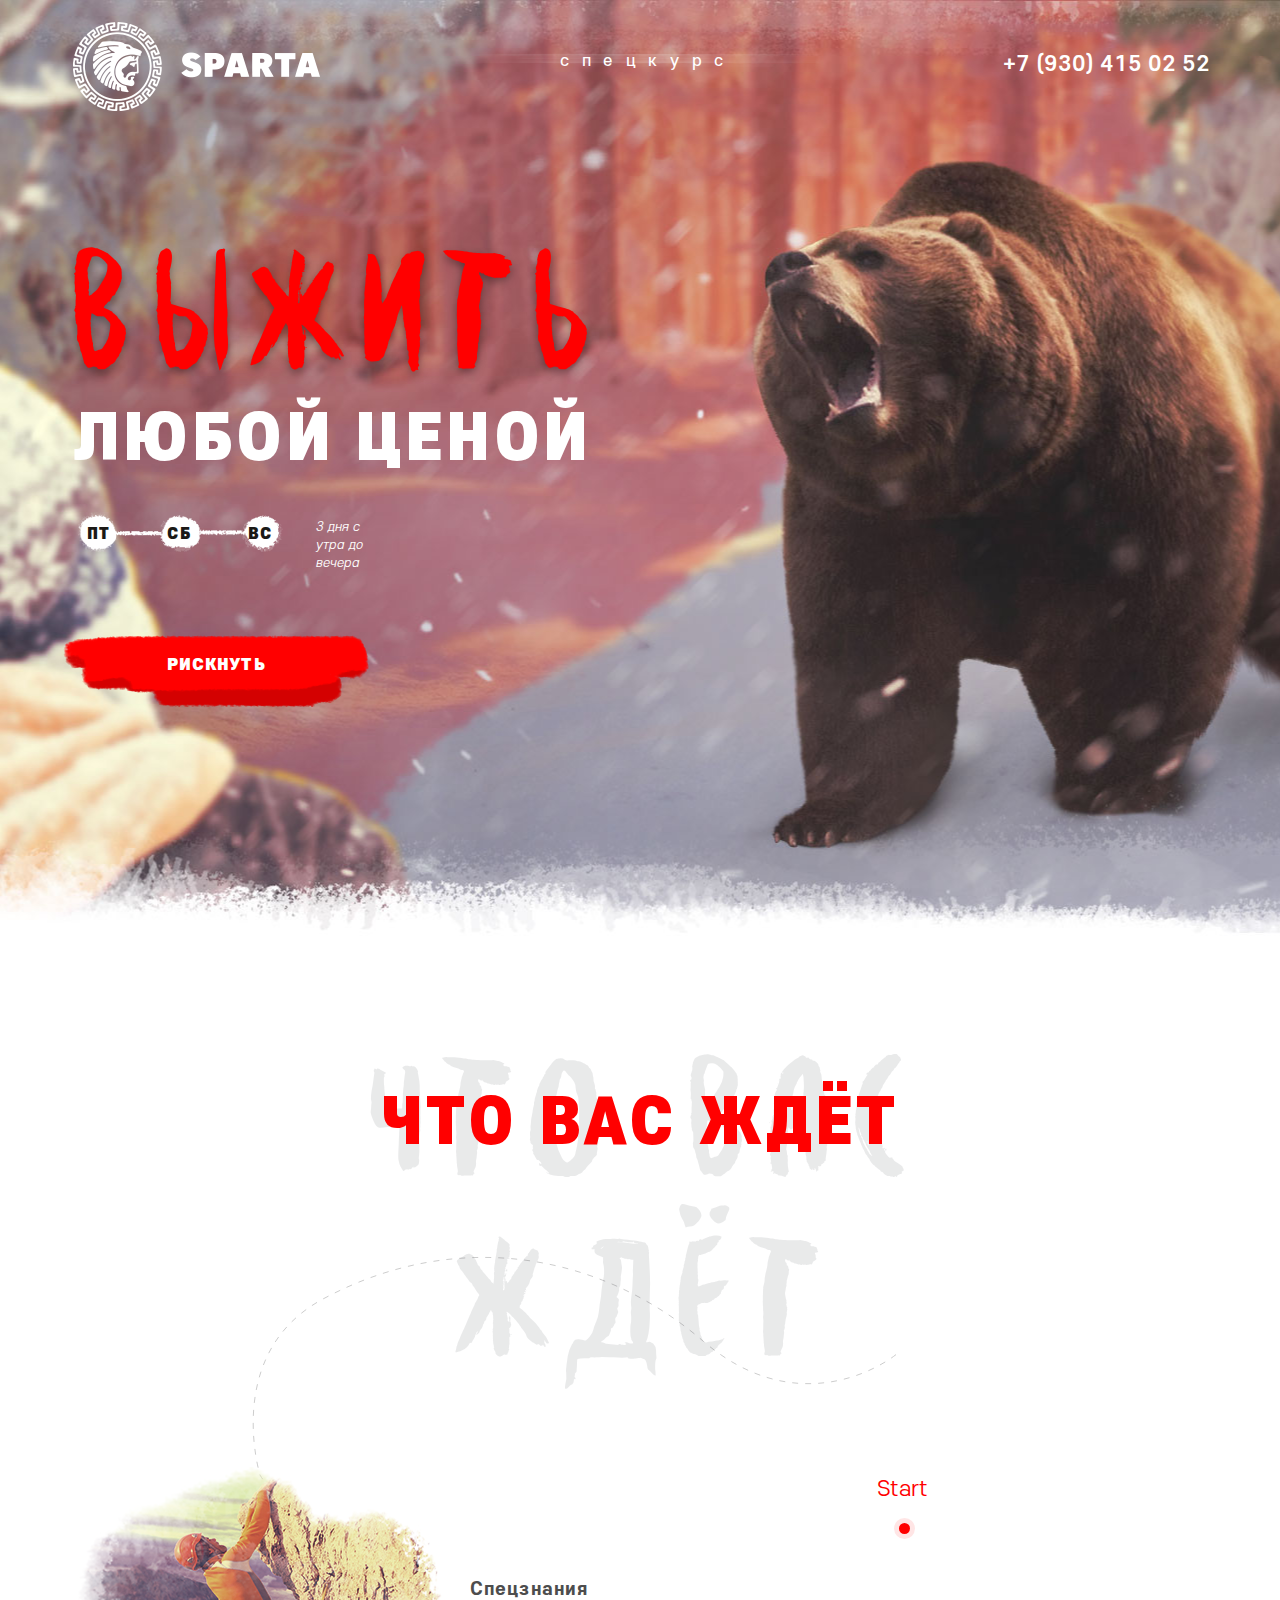
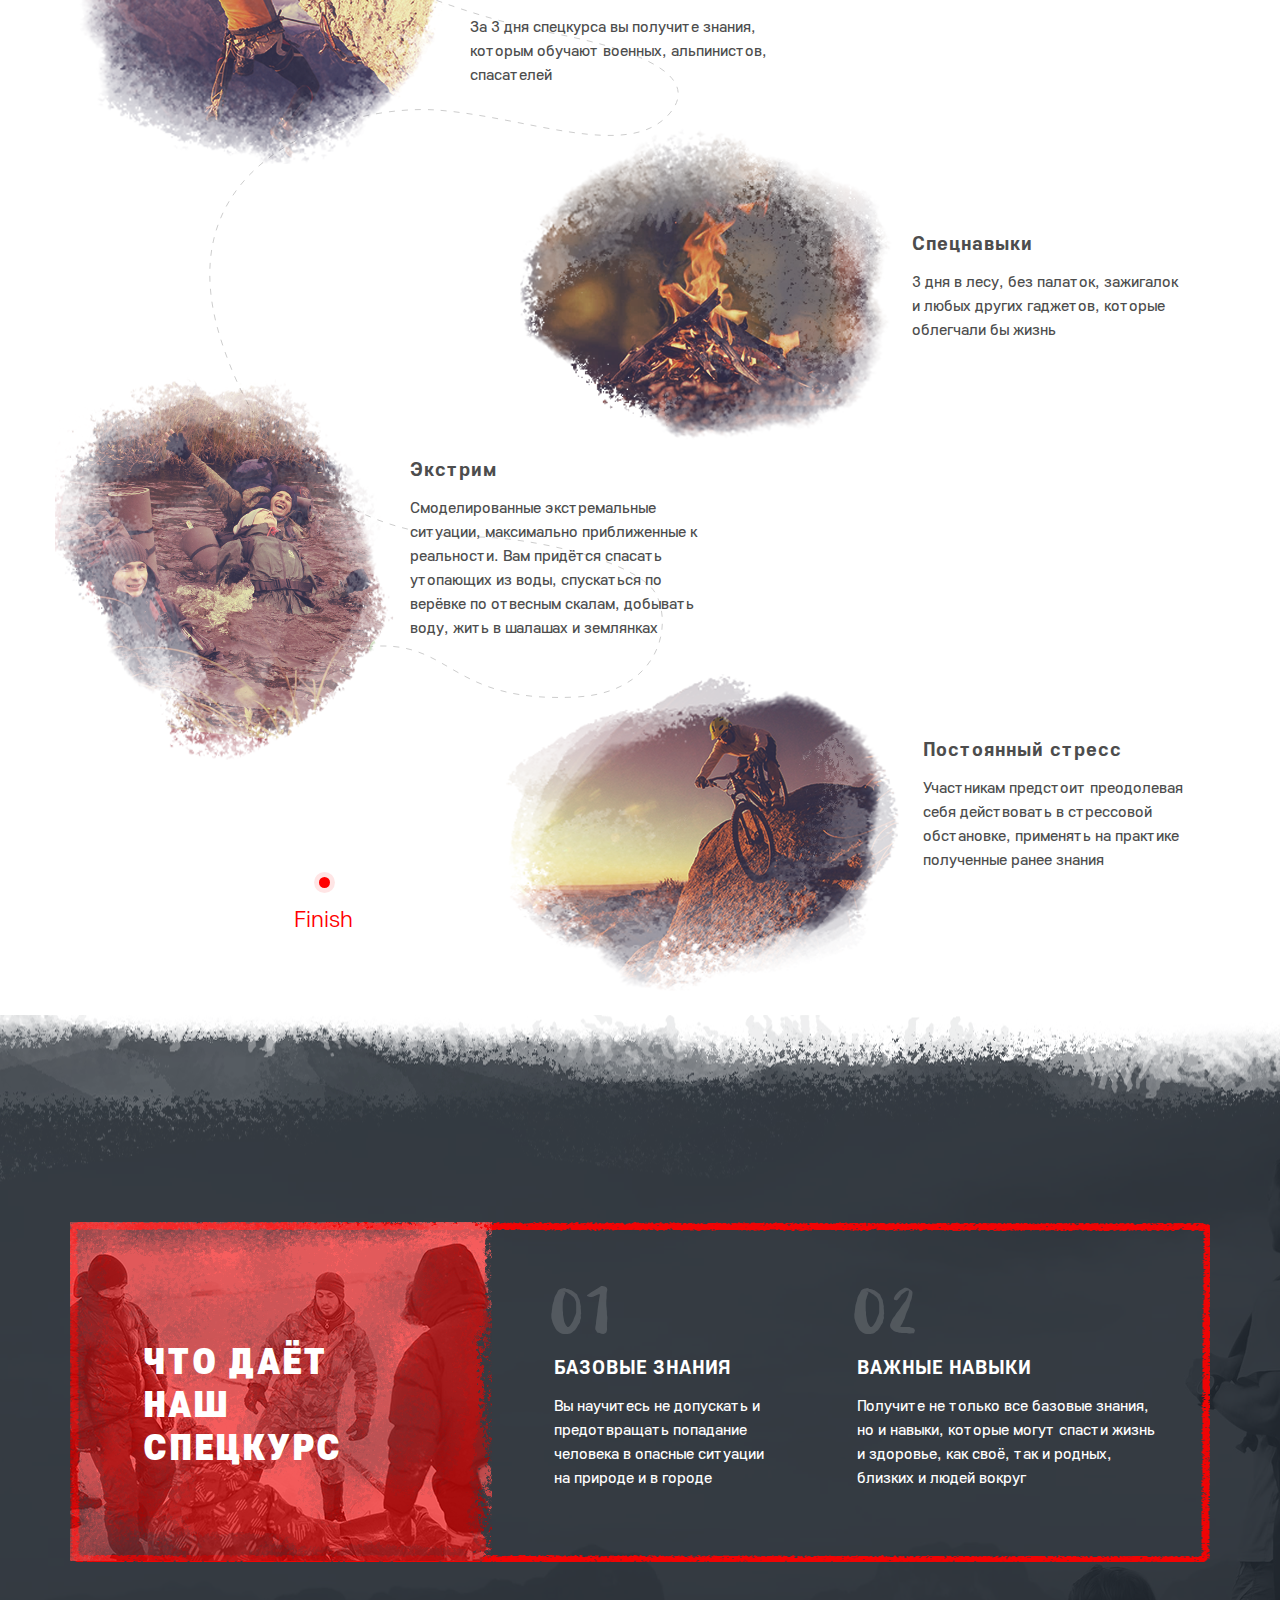
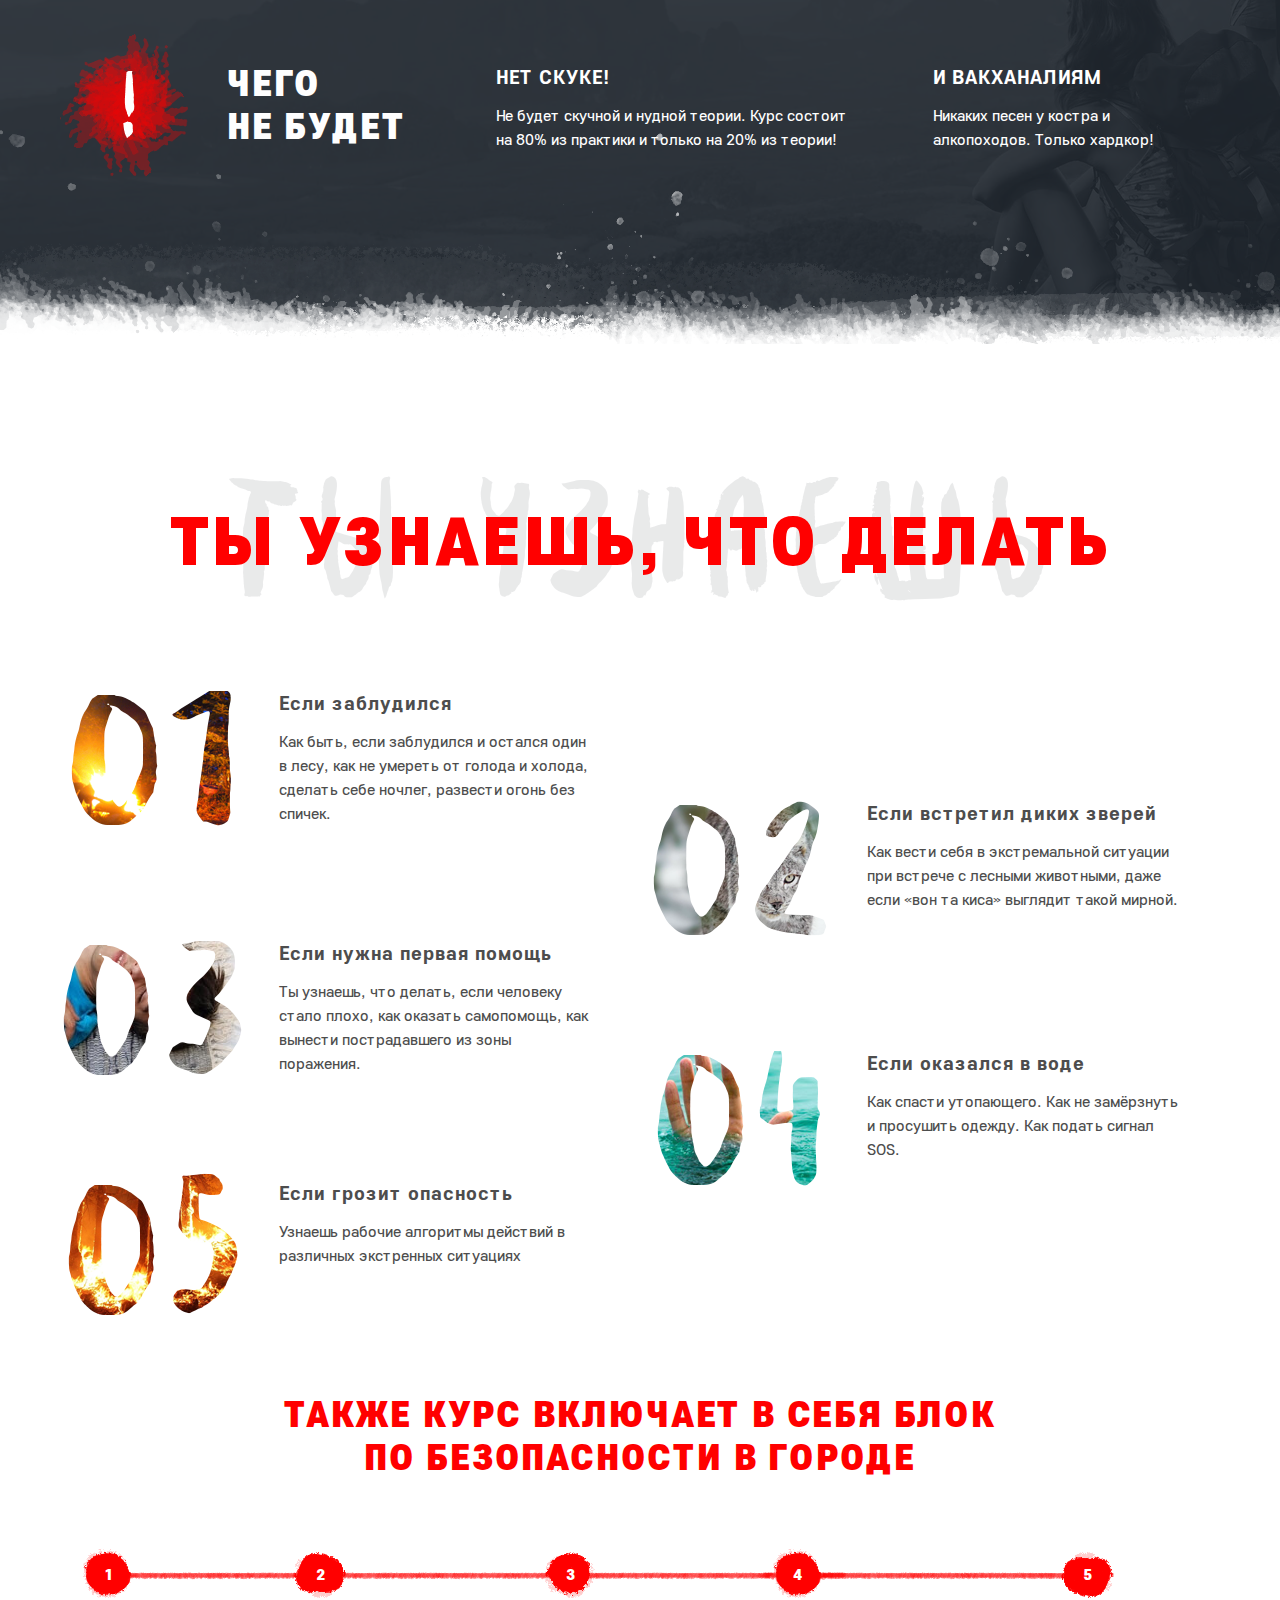
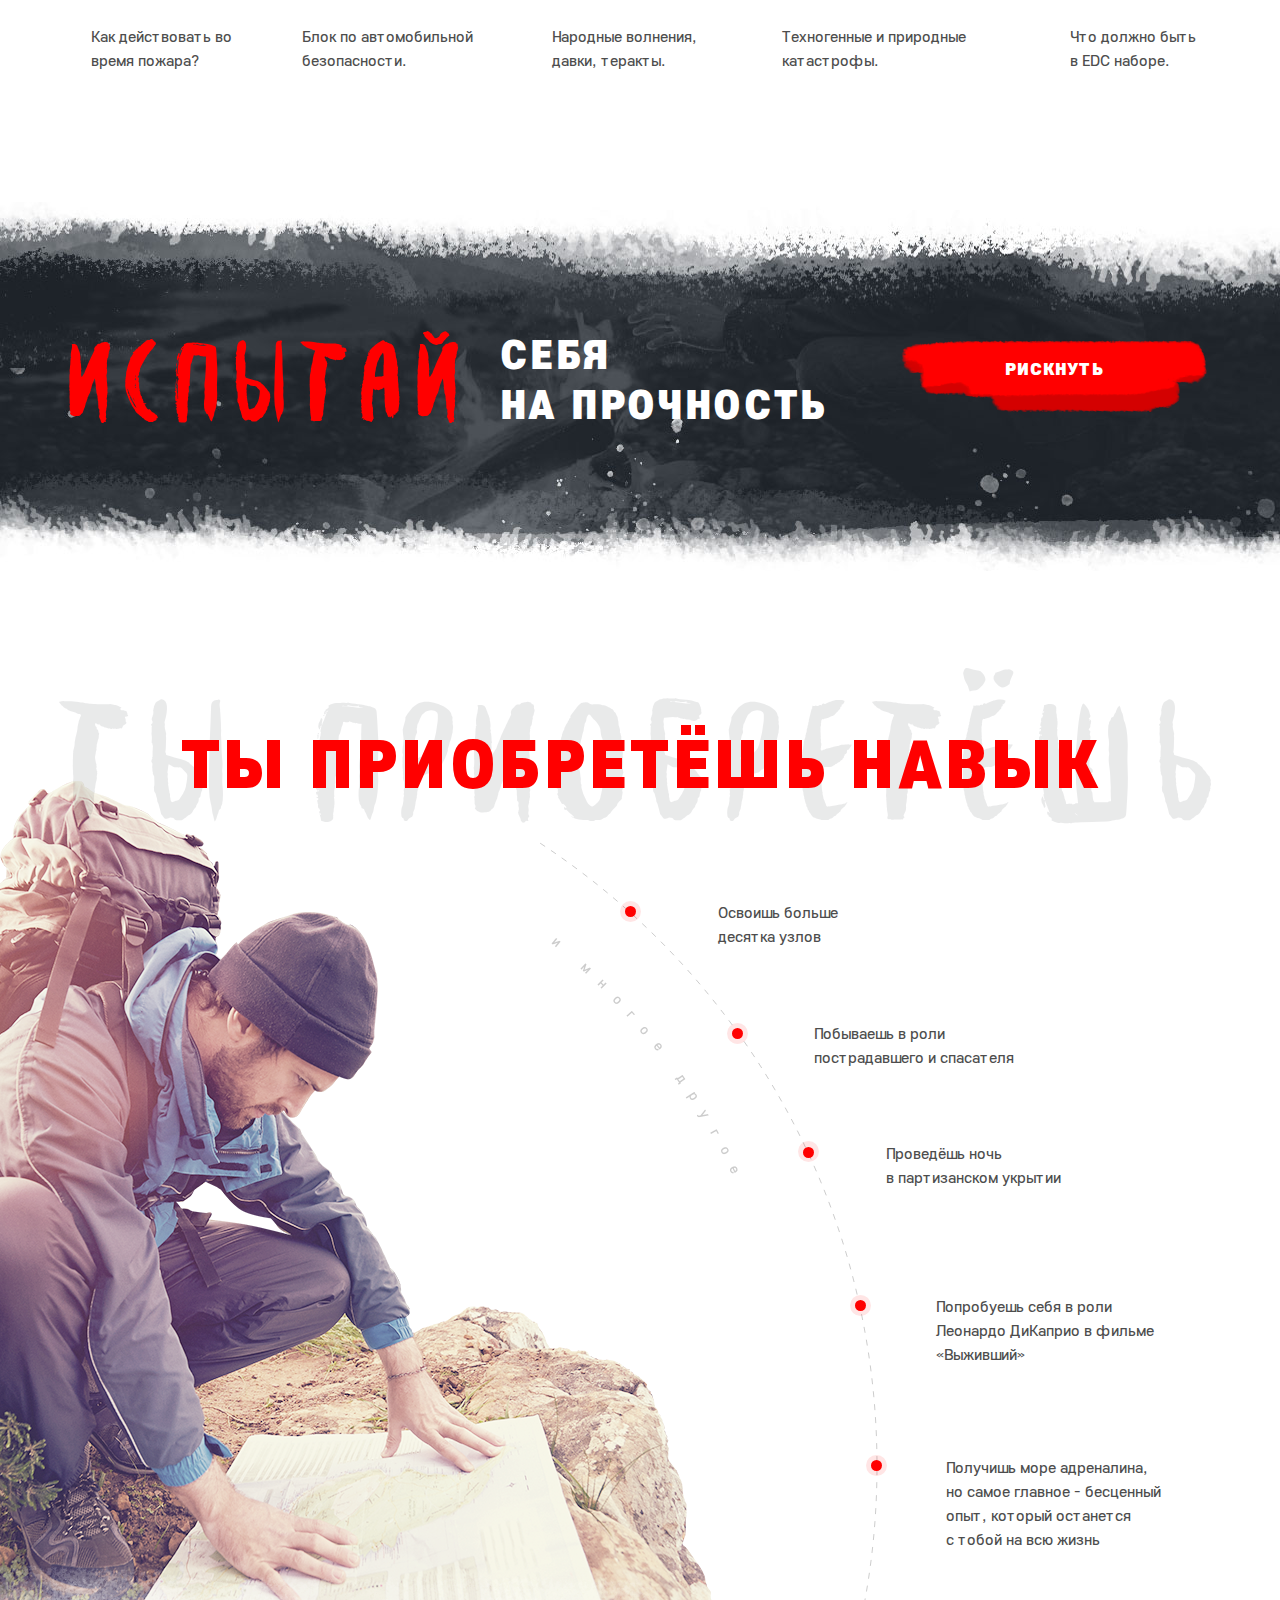
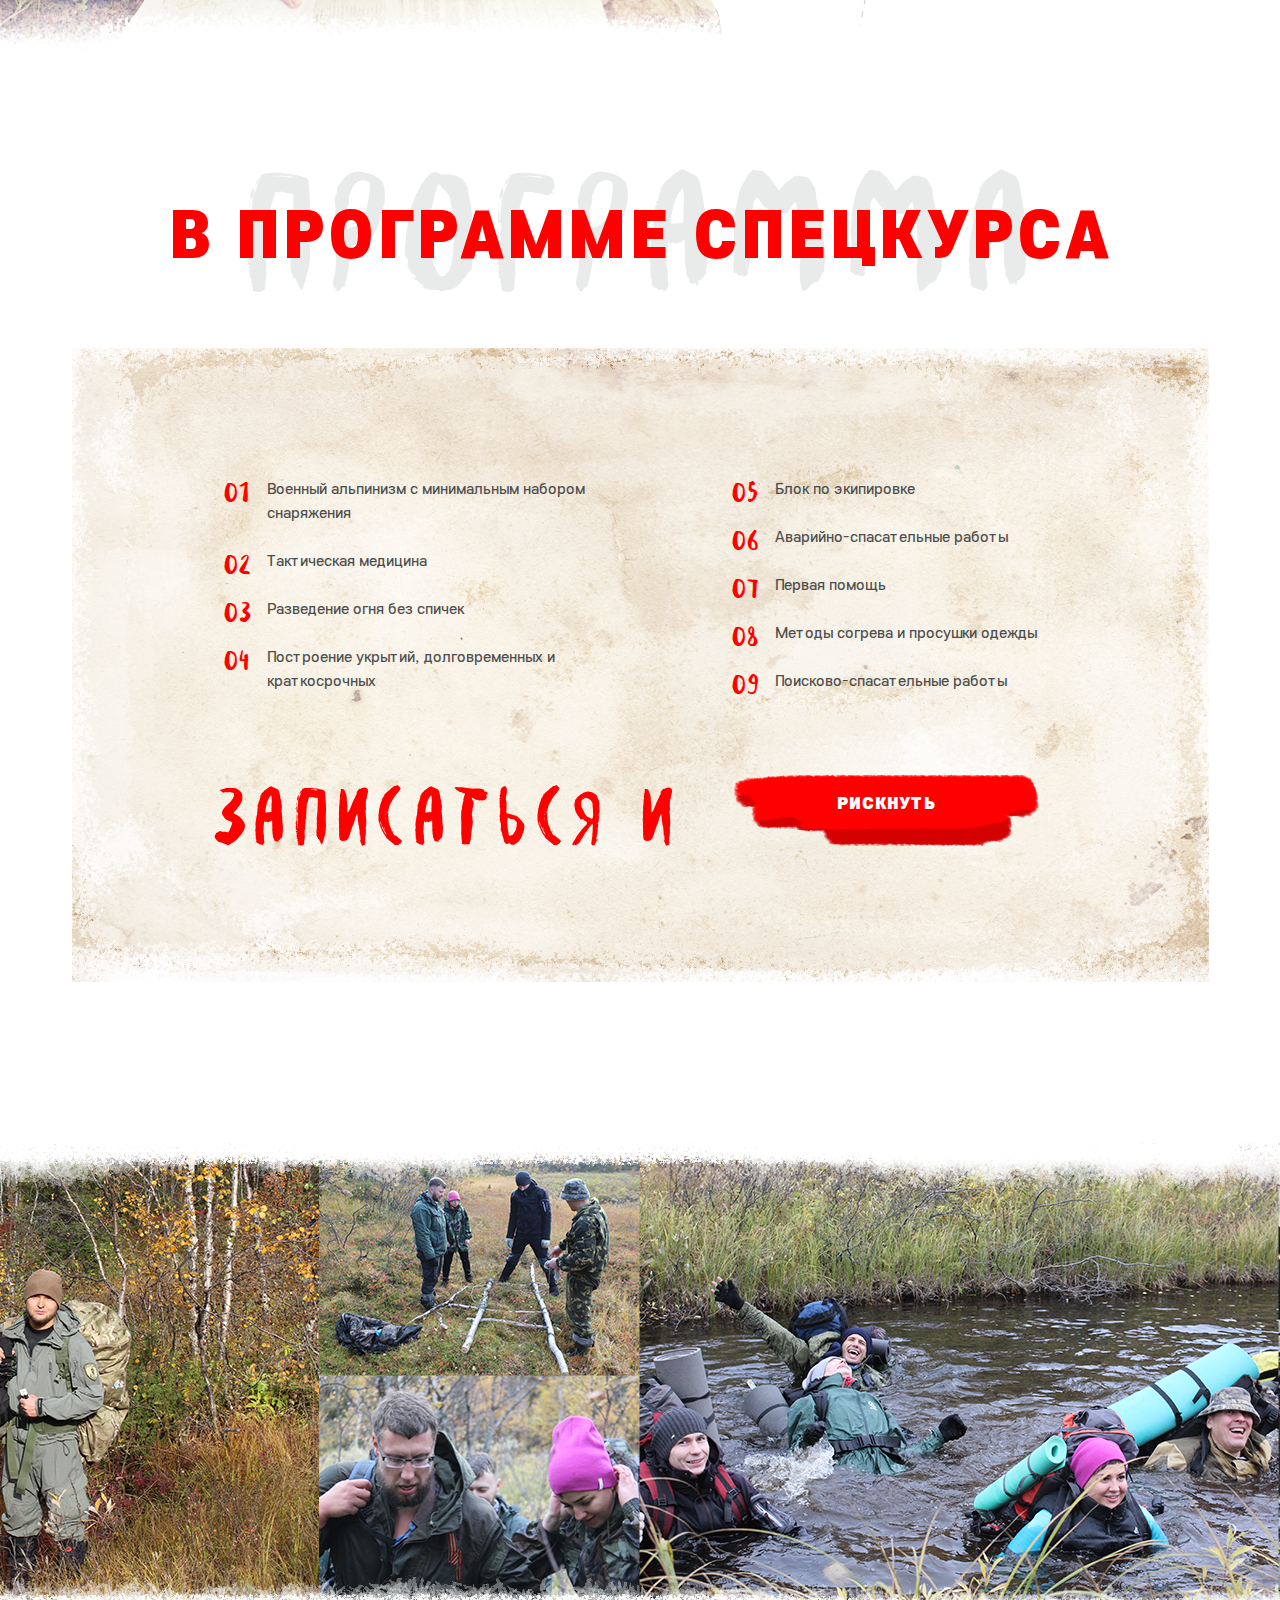
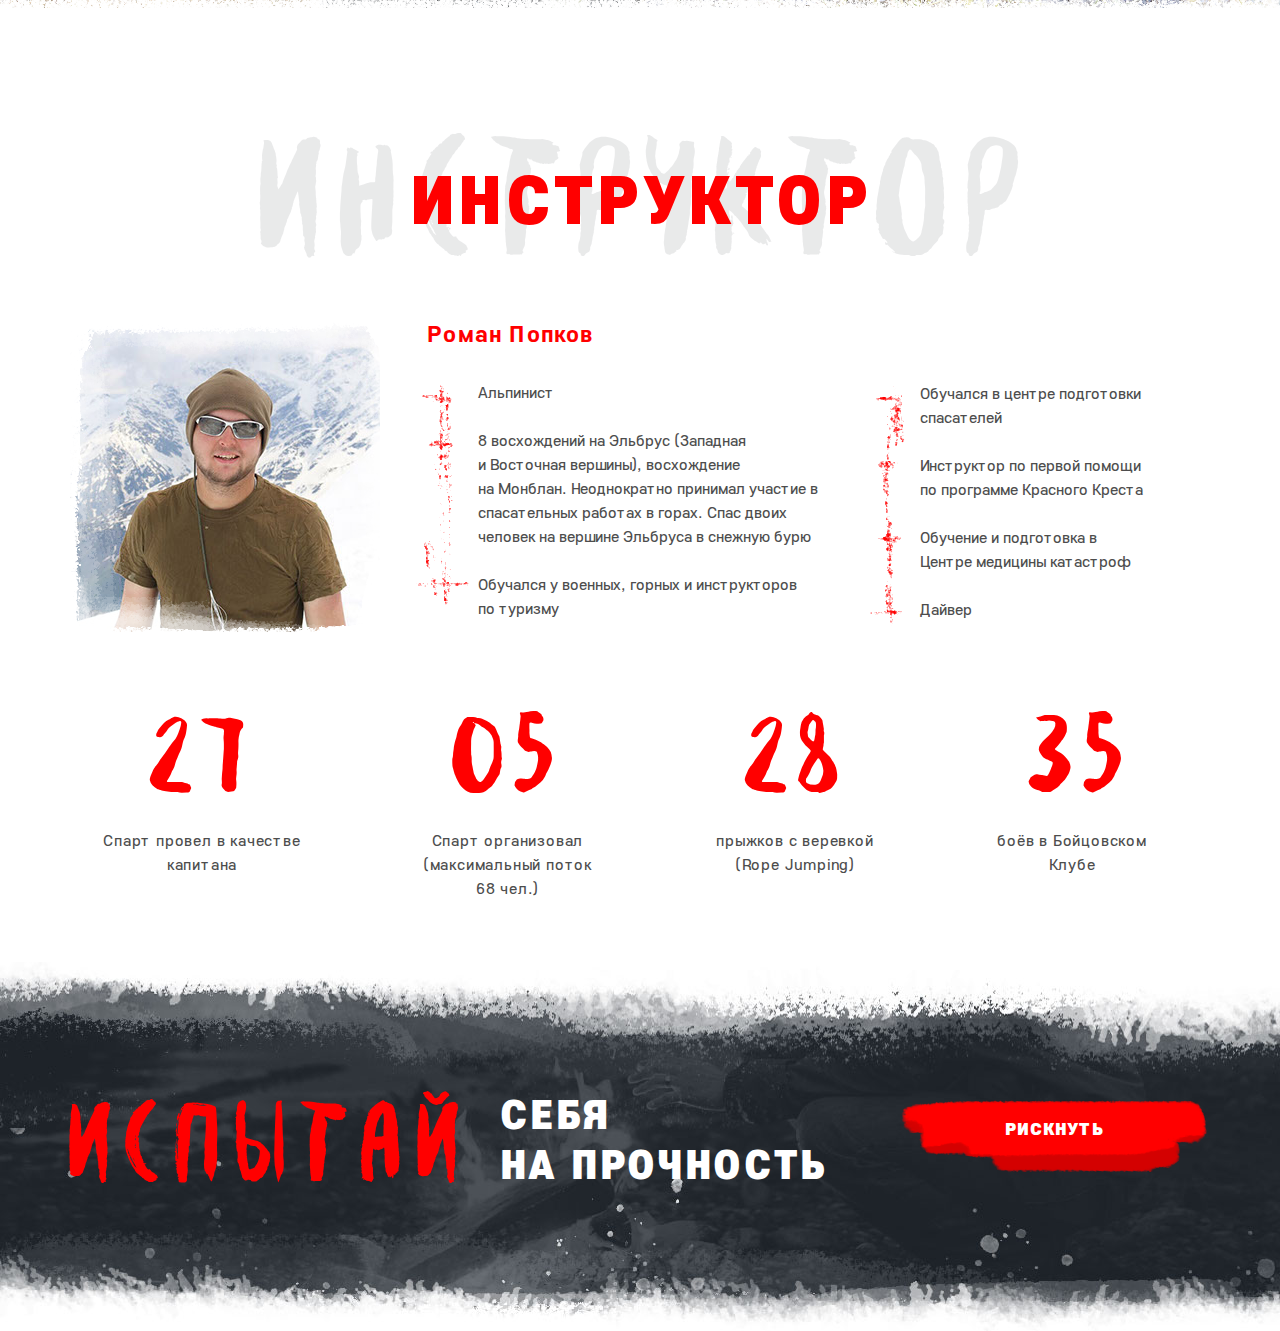
==== commit e2bd68c5: "new sections" ====
--- a/sparta/index.html
+++ b/sparta/index.html
@@ -23,7 +23,6 @@
   <link rel="preload" href="fonts/CoreSansE-95Black.woff2" as="font" crossorigin="anonymous">
   <link rel="preload" href="fonts/CoreSansE-95Black.woff" as="font" crossorigin="anonymous">
 
-
   <script>
     // Picture element HTML5 shiv
     document.createElement("picture");
@@ -229,54 +228,120 @@
 
     </section>
 
-    <section class="programm">
-
-      <span class="programm__text"></span>
-      <h2 class="programm__title"></h2>
+    <section class="programm programm--container">
+
+      <span class="programm__text">Программа</span>
+      <h2 class="programm__title">в Программе спецкурса</h2>
       <ul class="programm-list">
-        <li>
-          <span>01</span>
-          <p>Военный альпинизм с минимальным набором снаряжения</p>
-        </li>
-        <li>
-          <span>02</span>
-          <p>Тактическая медицина</p>
-        </li>
-        <li>
-          <span>03</span>
-          <p>Разведение огня без спичек</p>
-        </li>
-        <li>
-          <span>04</span>
-          <p>Построение укрытий, долговременных и краткосрочных</p>
-        </li>
-        <li>
-          <span>05</span>
-          <p>Блок по экипировке</p>
-        </li>
-        <li>
-          <span>06</span>
-          <p>Аварийно-спасательные работы</p>
-        </li>
-        <li>
-          <span>07</span>
-          <p>Первая помощь</p>
-        </li>
-        <li>
-          <span>08</span>
-          <p>Методы согрева и просушки одежды</p>
-        </li>
-        <li>
-          <span>09</span>
-          <p>Поисково-спасательные работы</p>
-        </li>
-      </ul>
-      <p class="programm__tagline"></p>
-      <a href="#" class="button programm__btn"></a>
-
-    </section>
-
-    <section class="instructor"></section>
+        <li class="programm-list__item">
+          <span class="programm-list__number">01</span>
+          <p class="programm-list__description">Военный альпинизм с минимальным набором снаряжения</p>
+        </li>
+        <li class="programm-list__item">
+          <span class="programm-list__number">02</span>
+          <p class="programm-list__description">Тактическая медицина</p>
+        </li>
+        <li class="programm-list__item">
+          <span class="programm-list__number">03</span>
+          <p class="programm-list__description">Разведение огня без спичек</p>
+        </li>
+        <li class="programm-list__item">
+          <span class="programm-list__number">04</span>
+          <p class="programm-list__description">Построение укрытий, долговременных и краткосрочных</p>
+        </li>
+        <li class="programm-list__item">
+          <span class="programm-list__number">05</span>
+          <p class="programm-list__description">Блок по экипировке</p>
+        </li>
+        <li class="programm-list__item">
+          <span class="programm-list__number">06</span>
+          <p class="programm-list__description">Аварийно-спасательные работы</p>
+        </li>
+        <li class="programm-list__item">
+          <span class="programm-list__number">07</span>
+          <p class="programm-list__description">Первая помощь</p>
+        </li>
+        <li class="programm-list__item">
+          <span class="programm-list__number">08</span>
+          <p class="programm-list__description">Методы согрева и просушки одежды</p>
+        </li>
+        <li class="programm-list__item">
+          <span class="programm-list__number">09</span>
+          <p class="programm-list__description">Поисково-спасательные работы</p>
+        </li>
+      </ul>
+      <p class="programm__tagline">Записаться и</p>
+      <a href="#" class="button programm__btn">Рискнуть</a>
+
+    </section>
+
+    <div class="photo"></div>
+
+    <section class="instructor instructor--container">
+
+      <span class="instructor__text">Инструктор</span>
+      <h2 class="instructor__title">Инструктор</h2>
+      <picture class="instructor__photo">
+        <source media="(min-width: 1170px)" srcset="image/instructor-photo_1170.png">
+        <img src="image/instructor-photo_320.png" alt="instructor-photo">
+      </picture>
+      <span class="instructor__name">Роман Попков</span>
+      <ul class="achievements-list">
+        <li class="achievements-list__item">
+          <p class="achievements-list__description">Альпинист</p>
+        </li>
+        <li class="achievements-list__item">
+          <p class="achievements-list__description">
+            8 восхождений на Эльбрус (Западная
+            и&nbsp;Восточная вершины), восхождение
+            на&nbsp;Монблан. Неоднократно принимал участие&nbsp;в спасательных работах в горах. Спас двоих человек на вершине Эльбруса в снежную бурю
+          </p>
+        </li>
+        <li class="achievements-list__item">
+          <p class="achievements-list__description">Обучался у военных, горных и инструкторов по&nbsp;туризму</p>
+        </li>
+        <li class="achievements-list__item">
+          <p class="achievements-list__description">Обучался в центре подготовки спасателей</p>
+        </li>
+        <li class="achievements-list__item">
+          <p class="achievements-list__description">Инструктор по первой помощи
+            по&nbsp;программе Красного Креста</p>
+        </li>
+        <li class="achievements-list__item">
+          <p class="achievements-list__description">Обучение и подготовка в Центре&nbsp;медицины катастроф</p>
+        </li>
+        <li class="achievements-list__item">
+          <p class="achievements-list__description">Дайвер</p>
+        </li>
+      </ul>
+      <ul class="info-list">
+        <li class="info-list__item">
+          <span class="info-list__number">27</span>
+          <p class="info-list__description">Спарт провел в качестве капитана</p>
+        </li>
+        <li class="info-list__item">
+          <span class="info-list__number">28</span>
+          <p class="info-list__description">прыжков с веревкой (Rope Jumping)</p>
+        </li>
+        <li class="info-list__item">
+          <span class="info-list__number">05</span>
+          <p class="info-list__description">Спарт организовал (максимальный поток 68 чел.)</p>
+        </li>
+        <li class="info-list__item">
+          <span class="info-list__number">35</span>
+          <p class="info-list__description">боёв в Бойцовском Клубе</p>
+        </li>
+      </ul>
+
+    </section>
+
+    <section class="test-strength test-strength--container">
+
+      <span class="test-strength__text">испытай</span>
+      <h2 class="test-strength__title">себя на&nbsp;прочность</h2>
+      <a class="button test-strength__btn">Рискнуть</a>
+
+    </section>
 
     <section class="reviews"></section>
 
--- a/sparta/css/style.css
+++ b/sparta/css/style.css
@@ -91,7 +91,7 @@
   clip: rect(0 0 0 0);
   overflow: hidden; }
 
-.preview__text, .what-to-do__text, .skill__text, .programm__text {
+.preview__text, .what-to-do__text, .skill__text, .programm__text, .instructor__text {
   opacity: 0.1;
   font-family: "Besom", "Arial", "Helvetica CY", "Nimbus Sans L", sans-serif;
   font-weight: 400;
@@ -99,7 +99,7 @@
   text-align: center;
   text-transform: uppercase; }
 
-.preview__title, .what-to-do__title, .city__title, .skill__title, .programm__title {
+.preview__title, .what-to-do__title, .city__title, .skill__title, .programm__title, .instructor__title {
   position: absolute;
   margin: 0;
   font-family: "Core Sans E -95 Black", "Arial Black", "Helvetica CY", "Nimbus Sans L", sans-serif;
@@ -108,12 +108,19 @@
   text-align: center;
   text-transform: uppercase; }
 
+.experience__description, .knowledge-list__description, .safety-block__description, .skill-list__description, .programm-list__description, .achievements-list__description, .info-list__description {
+  margin: 0;
+  color: #4d4d4d;
+  font-family: "Core Sans E -45 Regular", "Arial", "Helvetica CY", "Nimbus Sans L", sans-serif;
+  font-size: 16px;
+  font-weight: 400;
+  line-height: 24px; }
+
 .button {
   width: 307px;
   height: 73px;
   margin: 0;
   padding: 0;
-  background-color: #ff0000;
   background: url("../image/button-bg.png") no-repeat center center;
   font-size: 18px;
   line-height: 58px;
@@ -542,14 +549,6 @@
   line-height: 24px;
   letter-spacing: 1px; }
 
-.experience__description {
-  margin: 0;
-  color: #4d4d4d;
-  font-family: "Core Sans E -45 Regular", "Arial", "Helvetica CY", "Nimbus Sans L", sans-serif;
-  font-size: 16px;
-  font-weight: 400;
-  line-height: 24px; }
-
 @media (max-width: 749px) {
   .experience__item {
     margin-bottom: 50px; }
@@ -1034,12 +1033,6 @@
   font-weight: 400; }
 
 .knowledge-list__description {
-  margin: 0;
-  color: #4d4d4d;
-  font-family: "Core Sans E -45 Regular", "Arial", "Helvetica CY", "Nimbus Sans L", sans-serif;
-  font-size: 16px;
-  line-height: 24px;
-  font-weight: 400;
   text-align: center; }
 
 @media (max-width: 749px) {
@@ -1223,19 +1216,11 @@
   line-height: 24px;
   text-align: center; }
 
-.safety-block__description {
-  margin: 0;
-  color: #4d4d4d;
-  font-family: "Core Sans E -45 Regular", "Arial", "Helvetica CY", "Nimbus Sans L", sans-serif;
-  font-size: 16px;
-  font-weight: 400;
-  line-height: 24px; }
-
 @media (max-width: 749px) {
   .safety-block {
     margin: 38px 0 0 0;
     width: 290px;
-    background: url("../../image/city_320.png") no-repeat -2px 1px; }
+    background: url("../image/city_320.png") no-repeat -2px 1px; }
   .safety-block__item {
     -ms-flex-wrap: wrap;
         flex-wrap: wrap;
@@ -1260,7 +1245,7 @@
     margin: 38px 0 0 0;
     width: 1127px;
     padding: 89px 0 0 20px;
-    background: url("../../image/city_750.png") no-repeat 12px 13px; }
+    background: url("../image/city_750.png") no-repeat 12px 13px; }
   .safety-block__item {
     width: 186px; }
     .safety-block__item:nth-child(1) {
@@ -1345,7 +1330,7 @@
 @media (max-width: 749px) {
   .test-strength {
     min-height: 510px;
-    background: url("../../image/test-strength-bg_320.jpg") no-repeat center center; }
+    background: url("../image/test-strength-bg_320.jpg") no-repeat center center; }
   .test-strength__text {
     width: 293px;
     margin: 140px 0 0 0;
@@ -1363,7 +1348,7 @@
 @media (min-width: 750px) {
   .test-strength {
     height: 369px;
-    background: url("../../image/test-strength-bg_750.jpg") no-repeat center center; }
+    background: url("../image/test-strength-bg_750.jpg") no-repeat center center; }
   .test-strength--container {
     padding-left: calc((100% - 720px) / 2);
     padding-right: calc((100% - 720px) / 2); }
@@ -1434,7 +1419,7 @@
 
 @media (max-width: 749px) {
   .skill {
-    background: url("../../image/skill-bg_320.png") no-repeat, url("../../image/skill-txt_320.png") no-repeat, #ffffff;
+    background: url("../image/skill-bg_320.png") no-repeat, url("../image/skill-txt_320.png") no-repeat, #ffffff;
     background-position: calc(((100% - 320px) / 2) + 11px) 138px, calc(((100% - 320px) / 2) + 18px) 255px; }
   .skil--container {
     min-height: 951px;
@@ -1456,7 +1441,7 @@
 
 @media (min-width: 750px) {
   .skill {
-    background: url("../../image/skill-bg_750.png") no-repeat, url("../../image/skill-txt_750.png") no-repeat, url("../../image/skill-bg2_750.png") no-repeat, #ffffff;
+    background: url("../image/skill-bg_750.png") no-repeat, url("../image/skill-txt_750.png") no-repeat, url("../image/skill-bg2_750.png") no-repeat, #ffffff;
     background-position: calc(((100% - 750px) / 2) + 279px) 168px, calc(((100% - 750px) / 2) + 215px) 265px, calc(((100% - 750px) / 2) + 35px) 336px; }
   .skil--container {
     min-height: 940px;
@@ -1477,7 +1462,7 @@
 
 @media (min-width: 1170px) {
   .skill {
-    background: url("../../image/skill-bg_750.png") no-repeat, url("../../image/skill-txt_750.png") no-repeat, url("../../image/skill-bg2_1170.png") no-repeat, #ffffff;
+    background: url("../image/skill-bg_750.png") no-repeat, url("../image/skill-txt_750.png") no-repeat, url("../image/skill-bg2_1170.png") no-repeat, #ffffff;
     background-position: calc(((100% - 1170px) / 2) + 654px) 271px, calc(((100% - 1170px) / 2) + 589px) 367px, calc(((100% - 1170px) / 2) + 75px) 210px; }
   .skil--container {
     min-height: 1160px;
@@ -1513,13 +1498,7 @@
   list-style-type: none; }
 
 .skill-list__description {
-  position: absolute;
-  margin: 0;
-  color: #4d4d4d;
-  font-family: "Core Sans E -45 Regular", "Arial", "Helvetica CY", "Nimbus Sans L", sans-serif;
-  font-size: 16px;
-  font-weight: 400;
-  line-height: 24px; }
+  position: absolute; }
 
 @media (max-width: 749px) {
   .skill-list {
@@ -1831,4 +1810,457 @@
           align-items: center;
   overflow: hidden; }
 
+.programm__tagline {
+  margin: 0;
+  color: #ff0000;
+  font-family: "Besom", "Arial", "Helvetica CY", "Nimbus Sans L", sans-serif;
+  font-weight: 400;
+  text-transform: uppercase; }
+
+@media (max-width: 749px) {
+  .programm {
+    background: url("../image/programm-bg_320.png") no-repeat top center; }
+  .programm--container {
+    min-height: 938px;
+    padding-left: calc((100% - 320px) / 2);
+    padding-right: calc((100% - 320px) / 2); }
+  .programm__text {
+    margin: 40px 0 0 6px;
+    width: 448px;
+    font-size: 100px;
+    line-height: 103px;
+    letter-spacing: 5px; }
+  .programm__title {
+    top: 33px;
+    left: calc((100% - 273px) / 2);
+    width: 280px;
+    font-size: 36px;
+    line-height: 43px;
+    letter-spacing: 1.8px; }
+  .programm__tagline {
+    margin: 25px 0 44px 4px;
+    width: 297px;
+    font-size: 54px;
+    line-height: 49.73px;
+    letter-spacing: 2.7px; } }
+
+@media (min-width: 750px) {
+  .programm {
+    background: url("../image/programm-bg_750.png") no-repeat center 148px; }
+  .programm--container {
+    min-height: 634px;
+    padding-left: calc((100% - 750px) / 2);
+    padding-right: calc((100% - 750px) / 2); }
+  .programm__text {
+    margin: 21px 0 0 0;
+    width: 550px;
+    font-size: 120px;
+    line-height: 103px;
+    letter-spacing: 6px; }
+  .programm__title {
+    top: 42px;
+    left: calc((100% - 681px) / 2);
+    width: 684px;
+    font-size: 48px;
+    line-height: 43px;
+    letter-spacing: 2.4px; }
+  .programm__tagline {
+    -ms-flex-item-align: start;
+        align-self: flex-start;
+    margin: 33px 0 0 14px;
+    width: 328px;
+    font-size: 60px;
+    line-height: 56.73px;
+    letter-spacing: 3.1px; }
+  .programm__btn {
+    position: absolute;
+    bottom: 61px;
+    right: calc((100% - 750px) / 2 + 57px); } }
+
+@media (min-width: 1170px) {
+  .programm {
+    background: url("../image/programm-bg_1170.png") no-repeat center 217px; }
+  .programm--container {
+    min-height: 1012px;
+    padding-left: calc((100% - 1140px) / 2);
+    padding-right: calc((100% - 1140px) / 2); }
+  .programm__text {
+    margin: 34px 0 0 -10px;
+    width: 791px;
+    font-size: 180px;
+    line-height: 163px;
+    letter-spacing: 9px; }
+  .programm__title {
+    top: 76px;
+    left: calc((100% - 961px) / 2);
+    width: 962px;
+    font-size: 68px;
+    line-height: 50px;
+    letter-spacing: 3.4px; }
+  .programm__tagline {
+    margin: 43px 0 0 142px;
+    width: 480px;
+    font-size: 87px;
+    line-height: 56.73px;
+    letter-spacing: 4.5px; }
+  .programm__btn {
+    bottom: 296px;
+    right: calc((100% - 1170px) / 2 + 185px); } }
+
+.programm-list {
+  display: -webkit-box;
+  display: -ms-flexbox;
+  display: flex;
+  -webkit-box-orient: vertical;
+  -webkit-box-direction: normal;
+      -ms-flex-direction: column;
+          flex-direction: column;
+  -webkit-box-align: start;
+      -ms-flex-align: start;
+          align-items: flex-start;
+  margin: 0;
+  padding: 0;
+  list-style-type: none; }
+
+.programm-list__item {
+  position: relative;
+  display: -webkit-box;
+  display: -ms-flexbox;
+  display: flex; }
+
+.programm-list__number {
+  position: absolute;
+  color: #ff0000;
+  font-family: "Besom", "Arial", "Helvetica CY", "Nimbus Sans L", sans-serif;
+  font-size: 30px;
+  font-weight: 400;
+  line-height: 37px;
+  letter-spacing: 2.21px; }
+
+@media (max-width: 749px) {
+  .programm-list {
+    width: 100%;
+    padding: 18px 15px 0 15px; }
+  .programm-list__item {
+    margin-bottom: 24px; }
+  .programm-list__number {
+    top: 0;
+    left: 0; }
+  .programm-list__description {
+    width: 250px;
+    margin-left: 46px; } }
+
+@media (min-width: 750px) {
+  .programm-list {
+    -webkit-box-orient: vertical;
+    -webkit-box-direction: normal;
+        -ms-flex-direction: column;
+            flex-direction: column;
+    -ms-flex-wrap: wrap;
+        flex-wrap: wrap;
+    width: calc(100% - 23px - 54px);
+    height: 250px;
+    margin: 101px 54px 0 23px; }
+  .programm-list__item {
+    margin-bottom: 24px;
+    width: 370px; }
+  .programm-list__number {
+    top: 0;
+    left: -5px; }
+  .programm-list__description {
+    width: 290px;
+    margin-left: 39px; } }
+
+@media (min-width: 1170px) {
+  .programm-list {
+    width: 100%;
+    height: 324px;
+    padding: 47px 165px 0 212px; }
+  .programm-list__item:nth-child(-n+4) {
+    margin-right: 138px; }
+  .programm-list__number {
+    top: 0;
+    left: -43px; }
+  .programm-list__description {
+    width: 340px;
+    margin: 0; } }
+
+@media (max-width: 749px) {
+  .photo {
+    min-height: 224px;
+    background: url("../image/photo-bg_320.png") no-repeat -38px -29px; } }
+
+@media (min-width: 750px) {
+  .photo {
+    min-height: 380px;
+    background: url("../image/photo-bg_750.png") no-repeat -13px -45px; } }
+
+@media (min-width: 1170px) {
+  .photo {
+    min-height: 469px;
+    background: url("../image/photo-bg_1170.png") no-repeat center -45px; } }
+
+.instructor {
+  position: relative;
+  display: -webkit-box;
+  display: -ms-flexbox;
+  display: flex;
+  -webkit-box-orient: vertical;
+  -webkit-box-direction: normal;
+      -ms-flex-direction: column;
+          flex-direction: column;
+  -webkit-box-align: center;
+      -ms-flex-align: center;
+          align-items: center;
+  overflow: hidden;
+  background: #ffffff; }
+
+.instructor__photo {
+  width: 290px;
+  height: 290px; }
+
+.instructor__name {
+  color: #ff0000;
+  font-family: "Core Sans E -65 Bold", "Arial", "Helvetica CY", "Nimbus Sans L", sans-serif;
+  font-size: 24px;
+  font-weight: 400;
+  line-height: 24px;
+  letter-spacing: 1.2px;
+  text-align: center; }
+
+@media (max-width: 749px) {
+  .instructor--container {
+    min-height: 1640px;
+    padding-left: calc((100% - 320px) / 2);
+    padding-right: calc((100% - 320px) / 2); }
+  .instructor__text {
+    margin: 43px 0 0 6px;
+    width: 448px;
+    font-size: 100px;
+    line-height: 103px;
+    letter-spacing: 5px; }
+  .instructor__title {
+    top: 65px;
+    left: calc((100% - 273px) / 2);
+    width: 280px;
+    font-size: 36px;
+    line-height: 43px;
+    letter-spacing: 1.8px; }
+  .instructor__photo {
+    margin: 13px 0 20px 0; } }
+
+@media (min-width: 750px) {
+  .instructor--container {
+    min-height: 1200px;
+    padding-left: calc((100% - 750px) / 2);
+    padding-right: calc((100% - 750px) / 2); }
+  .instructor__text {
+    margin: 59px 0 0 2px;
+    width: 522px;
+    font-size: 120px;
+    line-height: 103px;
+    letter-spacing: 6px; }
+  .instructor__title {
+    top: 77px;
+    left: calc((100% - 325px) / 2);
+    width: 324px;
+    font-size: 48px;
+    line-height: 43px;
+    letter-spacing: 2.4px; }
+  .instructor__photo {
+    margin: 29px 0 18px 0; } }
+
+@media (min-width: 1170px) {
+  .instructor--container {
+    min-height: 950px;
+    padding-left: calc((100% - 1140px) / 2);
+    padding-right: calc((100% - 1140px) / 2); }
+  .instructor__text {
+    margin: 118px 0 0 2px;
+    width: 791px;
+    font-size: 180px;
+    line-height: 163px;
+    letter-spacing: 9px; }
+  .instructor__title {
+    top: 161px;
+    left: calc((100% - 961px) / 2);
+    width: 962px;
+    font-size: 68px;
+    line-height: 50px;
+    letter-spacing: 3.4px; }
+  .instructor__photo {
+    position: absolute;
+    top: 310px;
+    left: calc((100% - 1140px) / 2);
+    width: 310px;
+    height: 310px;
+    margin: 0 0 0 0; }
+  .instructor__name {
+    margin: 28px 0 0 -259px; } }
+
+.achievements-list {
+  display: -webkit-box;
+  display: -ms-flexbox;
+  display: flex;
+  -webkit-box-orient: vertical;
+  -webkit-box-direction: normal;
+      -ms-flex-direction: column;
+          flex-direction: column;
+  -webkit-box-align: start;
+      -ms-flex-align: start;
+          align-items: flex-start;
+  margin: 0;
+  padding: 0;
+  list-style-type: none; }
+
+@media (max-width: 749px) {
+  .achievements-list {
+    padding: 32px 14px 0 59px;
+    background: url("../image/instructor-bg_320.png") no-repeat -1px 38px, url("../image/instructor-bg_320.png") no-repeat -433px 350px; }
+  .achievements-list__item {
+    margin-bottom: 24px; }
+    .achievements-list__item:nth-child(3) {
+      margin-bottom: 26px; } }
+
+@media (min-width: 750px) {
+  .achievements-list {
+    -ms-flex-wrap: wrap;
+        flex-wrap: wrap;
+    width: 100%;
+    height: 338px;
+    padding: 52px 14px 0 79px;
+    background: url("../image/instructor-bg_750.png") no-repeat 8px 57px; }
+  .achievements-list__item:nth-child(-n+3) {
+    width: 345px;
+    margin: 0 80px 24px 0; }
+  .achievements-list__item:nth-child(n+4) {
+    width: 230px;
+    margin: 9px 0 15px 0; }
+  .achievements-list__description {
+    font-size: 16px;
+    line-height: 24px; } }
+
+@media (min-width: 1170px) {
+  .achievements-list {
+    width: 100%;
+    height: 316px;
+    padding: 35px 43px 0 408px;
+    background: url("../image/instructor-bg_1170.png") no-repeat 346px 40px; }
+  .achievements-list__item:nth-child(n+4) {
+    width: 230px;
+    margin: 1px 0 23px 0; } }
+
+.info-list {
+  display: -webkit-box;
+  display: -ms-flexbox;
+  display: flex;
+  -webkit-box-orient: vertical;
+  -webkit-box-direction: normal;
+      -ms-flex-direction: column;
+          flex-direction: column;
+  -webkit-box-align: start;
+      -ms-flex-align: start;
+          align-items: flex-start;
+  margin: 0;
+  padding: 0;
+  list-style-type: none; }
+
+.info-list__item {
+  position: relative; }
+
+.info-list__number {
+  color: #ff0000;
+  font-family: "Besom", "Arial", "Helvetica CY", "Nimbus Sans L", sans-serif;
+  font-weight: 400;
+  text-transform: uppercase;
+  text-align: center; }
+
+.info-list__description {
+  letter-spacing: 0.8px; }
+
+@media (max-width: 749px) {
+  .info-list {
+    padding: 55px 15px 0 135px; }
+  .info-list__item {
+    margin-bottom: 66px; }
+    .info-list__item:nth-child(3) {
+      margin-bottom: 55px; }
+  .info-list__number {
+    position: absolute;
+    top: -14px;
+    left: -122px;
+    font-size: 100px;
+    letter-spacing: 5.8px; } }
+
+@media (min-width: 750px) and (max-width: 1169px) {
+  .info-list {
+    -ms-flex-wrap: wrap;
+        flex-wrap: wrap;
+    width: 100%;
+    height: 342px;
+    padding: 50px 70px 0 140px; }
+  .info-list__item:nth-child(1) {
+    width: 202px;
+    margin: 9px 172px 105px 0; }
+  .info-list__item:nth-child(2) {
+    width: 202px;
+    margin: 1px 172px 0 0; }
+  .info-list__item:nth-child(3) {
+    width: 172px;
+    margin-bottom: 86px; }
+  .info-list__item:nth-child(4) {
+    width: 172px; }
+  .info-list__number {
+    position: absolute;
+    top: -26px;
+    left: -128px;
+    font-size: 120px;
+    letter-spacing: 6.96px; } }
+
+@media (min-width: 1170px) {
+  .info-list {
+    position: relative;
+    -webkit-box-orient: horizontal;
+    -webkit-box-direction: normal;
+        -ms-flex-direction: row;
+            flex-direction: row;
+    -webkit-box-pack: justify;
+        -ms-flex-pack: justify;
+            justify-content: space-between;
+    width: 100%;
+    padding: 167px 60px 0 31px; }
+  .info-list__item {
+    margin: 0; }
+    .info-list__item:not(:first-child) > .info-list__number {
+      top: -125px;
+      left: 31px; }
+    .info-list__item:nth-child(1) {
+      -webkit-box-ordinal-group: 2;
+          -ms-flex-order: 1;
+              order: 1;
+      width: 202px; }
+    .info-list__item:nth-child(2) {
+      -webkit-box-ordinal-group: 4;
+          -ms-flex-order: 3;
+              order: 3;
+      width: 166px; }
+    .info-list__item:nth-child(3) {
+      -webkit-box-ordinal-group: 3;
+          -ms-flex-order: 2;
+              order: 2;
+      width: 177px; }
+    .info-list__item:nth-child(4) {
+      -webkit-box-ordinal-group: 5;
+          -ms-flex-order: 4;
+              order: 4;
+      width: 156px; }
+  .info-list__number {
+    position: absolute;
+    top: -125px;
+    left: 47px;
+    font-size: 120px;
+    letter-spacing: 6.96px; }
+  .info-list__description {
+    text-align: center; } }
+
 /*# sourceMappingURL=style.css.map */
